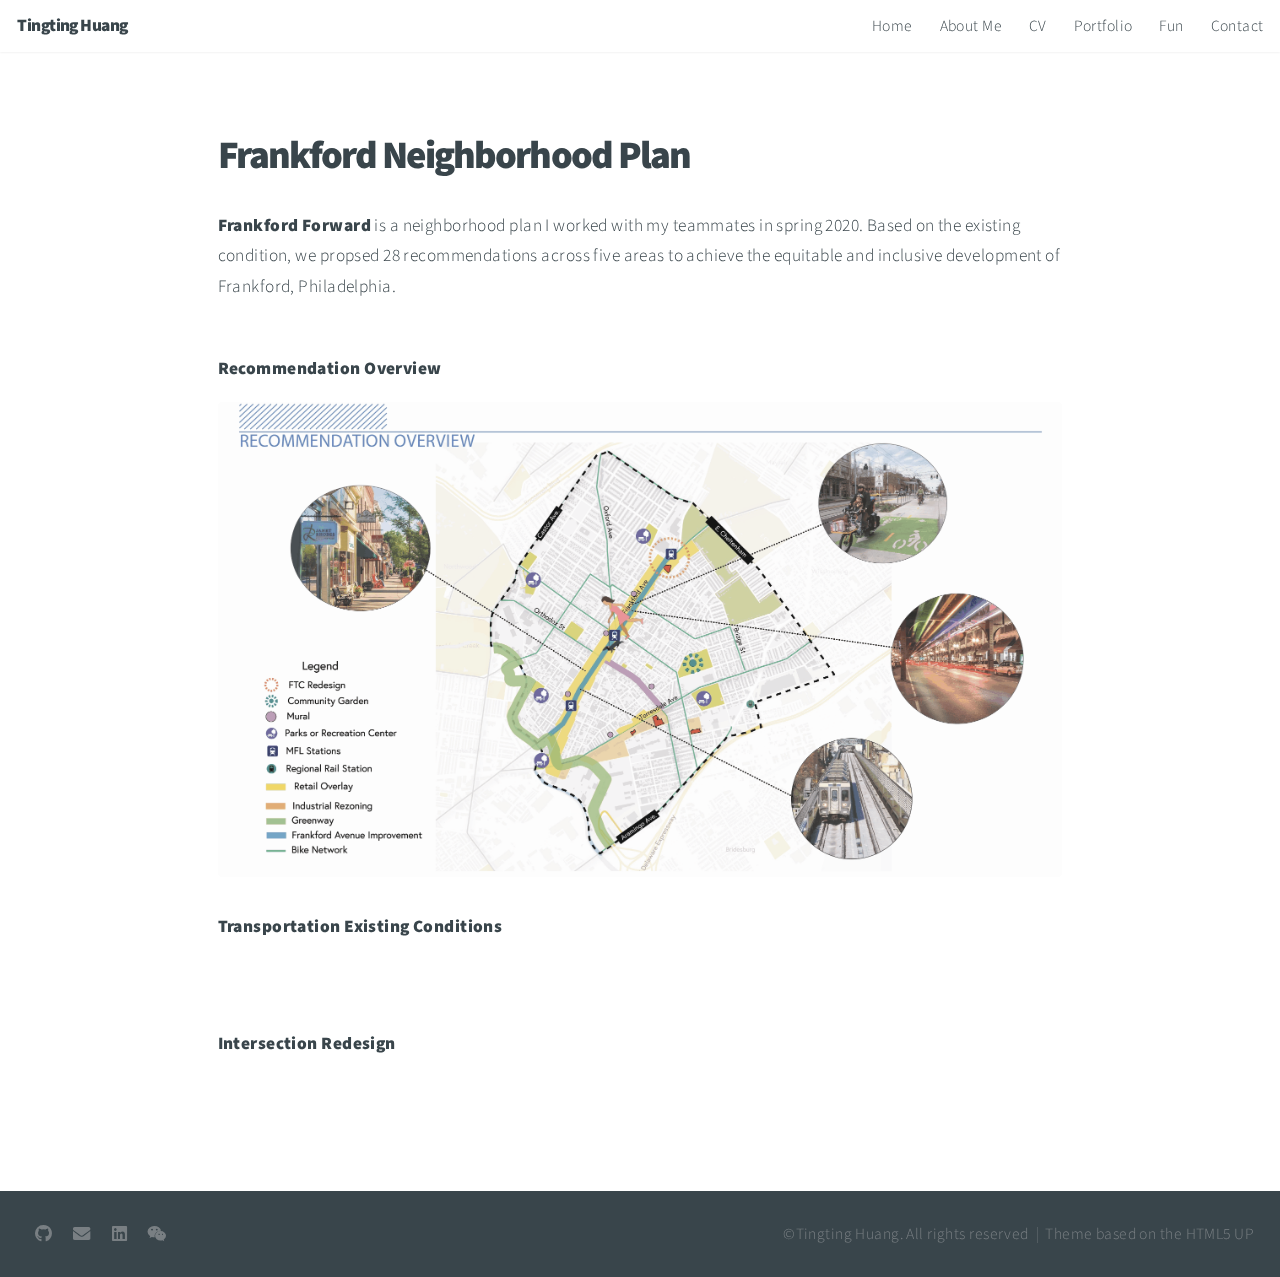
==== project1.html @ 351c832d "Add files via upload" ====
<!DOCTYPE HTML>
<!--
Tingting Huang
    Contact: huangtt@upenn.edu
    Created: July 27th, 2020.
    Last Updated: July 31st, 2020
    Tingting Huang's personal website. This site has information about her,
	details about her education, work experience, skills and portfolio, as well as links to her GitHub and LinkedIn Profiles.
	This site is hosted on GitHub Pages. Theme based on the Big Picture Theme by HTML5 UP.
	Free for personal and commercial use under the CCA 3.0 license (html5up.net/license)
-->
<html>
	<head>
		<title>Frankford Neighborhood Plan</title>
		<meta charset="utf-8" />
		<meta name="viewport" content="width=device-width, initial-scale=1, user-scalable=no" />
		<link rel="stylesheet" href="assets/css/main.css" />
		<noscript><link rel="stylesheet" href="assets/css/noscript.css" /></noscript>
	</head>
	<body class="is-preload">

		<!-- Header -->
		<header id="header">
			<h1>Tingting Huang</h1>
			<nav>
				<ul>
					<li><a href="index.html#intro">Home</a></li>
					<li><a href="index.html#one">About Me</a></li>
					<li><a href="index.html#two">CV</a></li>
					<li><a href="index.html#work">Portfolio</a></li>
					<li><a href="index.html#three">Fun</a></li>
					<li><a href="index.html#contact">Contact</a></li>
				</ul>
			</nav>
		</header>

				<!-- Main -->
					<div id="main">
					<div class="row">
						<div class="column">
							<h2>Frankford Neighborhood Plan</h2>
							<br>
						    <p><strong>Frankford Forward</strong> is a neighborhood plan I worked with my teammates in spring 2020. Based on the existing condition, we propsed 28 recommendations across five areas to achieve the equitable and inclusive development of Frankford, Philadelphia.</p>
						</span><img src="images/project1/03.jpg" class="image fit" alt="" /></span>
						<p><strong>Recommendation Overview</strong></p>
						</span><img src="images/project1/02.gif" class="image fit" alt="" /></span>
						<p><strong>Transportation Existing Conditions</strong></p>
						</span><img src="images/project1/04.jpg" class="image fit" alt="" /></span>
					    </span><img src="images/project1/05.jpg" class="image fit" alt="" /></span>
						<p><strong>Intersection Redesign</strong></p>
						</span><img src="images/project1/06.jpg" class="image fit" alt="" /></span>
						</div>
					</div>

		<!-- Footer -->
		<footer id="footer">

			<!-- Icons -->
				<ul class="icons">
					<li><a href="https://github.com/imtingting/imtingting.github.io" class="icon brands fa-github"><span class="label">Twit  ter</span></a></li>
					<li><a href="mailto:huangtt@upenn.edu?" class="icon solid fa-envelope"><span class="label">Instagram</span></a></li>
					<li><a href="https://www.linkedin.com/in/tingting-huang-314983183/" class="icon brands fa-linkedin"><span class="label">LinkedIn</span></a></li>
					<li><a href="images/Wechat.jpg" class="icon brands fa-weixin"><span class="label">Facebook</span></a></li>
				</ul>

			<!-- Menu -->
				<ul class="menu">
					<li>&copy;Tingting Huang. All rights reserved</li><li>Theme based on the HTML5 UP</li>
				</ul>

		</footer>

	<!-- Scripts -->
		<script src="assets/js/jquery.min.js"></script>
		<script src="assets/js/jquery.poptrox.min.js"></script>
		<script src="assets/js/jquery.scrolly.min.js"></script>
		<script src="assets/js/jquery.scrollex.min.js"></script>
		<script src="assets/js/browser.min.js"></script>
		<script src="assets/js/breakpoints.min.js"></script>
		<script src="assets/js/util.js"></script>
		<script src="assets/js/main.js"></script>

</body>
</html>
---- assets/css/main.css ----
@import url("https://fonts.googleapis.com/css?family=Source+Sans+Pro:300,900");
@import url("fontawesome-all.min.css");

/*
	Big Picture by HTML5 UP
	html5up.net | @ajlkn
	Free for personal and commercial use under the CCA 3.0 license (html5up.net/license)
*/

html, body, div, span, applet, object,
iframe, h1, h2, h3, h4, h5, h6, p, blockquote,
pre, a, abbr, acronym, address, big, cite,
code, del, dfn, em, img, ins, kbd, q, s, samp,
small, strike, strong, sub, sup, tt, var, b,
u, i, center, dl, dt, dd, ol, ul, li, fieldset,
form, label, legend, table, caption, tbody,
tfoot, thead, tr, th, td, article, aside,
canvas, details, embed, figure, figcaption,
footer, header, hgroup, menu, nav, output, ruby,
section, summary, time, mark, audio, video {
	margin: 0;
	padding: 0;
	border: 0;
	font-size: 100%;
	font: inherit;
	vertical-align: baseline;}

article, aside, details, figcaption, figure,
footer, header, hgroup, menu, nav, section {
	display: block;}

body {
	line-height: 1;
}

ol, ul {
	list-style: none;
}

blockquote, q {
	quotes: none;
}

	blockquote:before, blockquote:after, q:before, q:after {
		content: '';
		content: none;
	}

table {
	border-collapse: collapse;
	border-spacing: 0;
}

body {
	-webkit-text-size-adjust: none;
}

mark {
	background-color: transparent;
	color: inherit;
}

input::-moz-focus-inner {
	border: 0;
	padding: 0;
}

input, select, textarea {
	-moz-appearance: none;
	-webkit-appearance: none;
	-ms-appearance: none;
	appearance: none;
}

/* Basic */

	@-ms-viewport {
		width: device-width;
	}

	html {
		height: 100%;
	}

	html {
		box-sizing: border-box;
	}

	*, *:before, *:after {
		box-sizing: inherit;
	}

	body {
		background: #ffffff;
		height: 100%;
		min-width: 320px;
	}

		body.is-preload *, body.is-preload *:before, body.is-preload *:after {
			-moz-animation: none !important;
			-webkit-animation: none !important;
			-ms-animation: none !important;
			animation: none !important;
			-moz-transition: none !important;
			-webkit-transition: none !important;
			-ms-transition: none !important;
			transition: none !important;
		}

/* Spinner */

	@-moz-keyframes spinner-rotate {
		0% {
			-moz-transform: scale(1) rotate(0deg);
			-webkit-transform: scale(1) rotate(0deg);
			-ms-transform: scale(1) rotate(0deg);
			transform: scale(1) rotate(0deg);
		}

		100% {
			-moz-transform: scale(1) rotate(360deg);
			-webkit-transform: scale(1) rotate(360deg);
			-ms-transform: scale(1) rotate(360deg);
			transform: scale(1) rotate(360deg);
		}
	}

	@-webkit-keyframes spinner-rotate {
		0% {
			-moz-transform: scale(1) rotate(0deg);
			-webkit-transform: scale(1) rotate(0deg);
			-ms-transform: scale(1) rotate(0deg);
			transform: scale(1) rotate(0deg);
		}

		100% {
			-moz-transform: scale(1) rotate(360deg);
			-webkit-transform: scale(1) rotate(360deg);
			-ms-transform: scale(1) rotate(360deg);
			transform: scale(1) rotate(360deg);
		}
	}

	@-ms-keyframes spinner-rotate {
		0% {
			-moz-transform: scale(1) rotate(0deg);
			-webkit-transform: scale(1) rotate(0deg);
			-ms-transform: scale(1) rotate(0deg);
			transform: scale(1) rotate(0deg);
		}

		100% {
			-moz-transform: scale(1) rotate(360deg);
			-webkit-transform: scale(1) rotate(360deg);
			-ms-transform: scale(1) rotate(360deg);
			transform: scale(1) rotate(360deg);
		}
	}

	@keyframes spinner-rotate {
		0% {
			-moz-transform: scale(1) rotate(0deg);
			-webkit-transform: scale(1) rotate(0deg);
			-ms-transform: scale(1) rotate(0deg);
			transform: scale(1) rotate(0deg);
		}

		100% {
			-moz-transform: scale(1) rotate(360deg);
			-webkit-transform: scale(1) rotate(360deg);
			-ms-transform: scale(1) rotate(360deg);
			transform: scale(1) rotate(360deg);
		}
	}

/* Loader */

	@-moz-keyframes spinner-show {
		0% {
			opacity: 0;
		}

		100% {
			opacity: 1;
		}
	}

	@-webkit-keyframes spinner-show {
		0% {
			opacity: 0;
		}

		100% {
			opacity: 1;
		}
	}

	@-ms-keyframes spinner-show {
		0% {
			opacity: 0;
		}

		100% {
			opacity: 1;
		}
	}

	@keyframes spinner-show {
		0% {
			opacity: 0;
		}

		100% {
			opacity: 1;
		}
	}

	@-moz-keyframes spinner-hide {
		0% {
			-moz-transform: scale(1) rotate(0deg);
			-webkit-transform: scale(1) rotate(0deg);
			-ms-transform: scale(1) rotate(0deg);
			transform: scale(1) rotate(0deg);
			color: #e5e6e7;
			z-index: 100001;
		}

		99% {
			-moz-transform: scale(0.5) rotate(360deg);
			-webkit-transform: scale(0.5) rotate(360deg);
			-ms-transform: scale(0.5) rotate(360deg);
			transform: scale(0.5) rotate(360deg);
			color: #e5e6e7;
			z-index: 100001;
		}

		100% {
			-moz-transform: scale(0.5) rotate(360deg);
			-webkit-transform: scale(0.5) rotate(360deg);
			-ms-transform: scale(0.5) rotate(360deg);
			transform: scale(0.5) rotate(360deg);
			color: #e5e6e7;
			z-index: -1;
		}
	}

	@-webkit-keyframes spinner-hide {
		0% {
			-moz-transform: scale(1) rotate(0deg);
			-webkit-transform: scale(1) rotate(0deg);
			-ms-transform: scale(1) rotate(0deg);
			transform: scale(1) rotate(0deg);
			color: #e5e6e7;
			z-index: 100001;
		}

		99% {
			-moz-transform: scale(0.5) rotate(360deg);
			-webkit-transform: scale(0.5) rotate(360deg);
			-ms-transform: scale(0.5) rotate(360deg);
			transform: scale(0.5) rotate(360deg);
			color: #e5e6e7;
			z-index: 100001;
		}

		100% {
			-moz-transform: scale(0.5) rotate(360deg);
			-webkit-transform: scale(0.5) rotate(360deg);
			-ms-transform: scale(0.5) rotate(360deg);
			transform: scale(0.5) rotate(360deg);
			color: #e5e6e7;
			z-index: -1;
		}
	}

	@-ms-keyframes spinner-hide {
		0% {
			-moz-transform: scale(1) rotate(0deg);
			-webkit-transform: scale(1) rotate(0deg);
			-ms-transform: scale(1) rotate(0deg);
			transform: scale(1) rotate(0deg);
			color: #e5e6e7;
			z-index: 100001;
		}

		99% {
			-moz-transform: scale(0.5) rotate(360deg);
			-webkit-transform: scale(0.5) rotate(360deg);
			-ms-transform: scale(0.5) rotate(360deg);
			transform: scale(0.5) rotate(360deg);
			color: #e5e6e7;
			z-index: 100001;
		}

		100% {
			-moz-transform: scale(0.5) rotate(360deg);
			-webkit-transform: scale(0.5) rotate(360deg);
			-ms-transform: scale(0.5) rotate(360deg);
			transform: scale(0.5) rotate(360deg);
			color: #e5e6e7;
			z-index: -1;
		}
	}

	@keyframes spinner-hide {
		0% {
			-moz-transform: scale(1) rotate(0deg);
			-webkit-transform: scale(1) rotate(0deg);
			-ms-transform: scale(1) rotate(0deg);
			transform: scale(1) rotate(0deg);
			color: #e5e6e7;
			z-index: 100001;
		}

		99% {
			-moz-transform: scale(0.5) rotate(360deg);
			-webkit-transform: scale(0.5) rotate(360deg);
			-ms-transform: scale(0.5) rotate(360deg);
			transform: scale(0.5) rotate(360deg);
			color: #e5e6e7;
			z-index: 100001;
		}

		100% {
			-moz-transform: scale(0.5) rotate(360deg);
			-webkit-transform: scale(0.5) rotate(360deg);
			-ms-transform: scale(0.5) rotate(360deg);
			transform: scale(0.5) rotate(360deg);
			color: #e5e6e7;
			z-index: -1;
		}
	}

	@-moz-keyframes overlay-hide {
		0% {
			opacity: 1;
			z-index: 100000;
		}

		15% {
			opacity: 1;
			z-index: 100000;
		}

		99% {
			opacity: 0;
			z-index: 100000;
		}

		100% {
			opacity: 0;
			z-index: -1;
		}
	}

	@-webkit-keyframes overlay-hide {
		0% {
			opacity: 1;
			z-index: 100000;
		}

		15% {
			opacity: 1;
			z-index: 100000;
		}

		99% {
			opacity: 0;
			z-index: 100000;
		}

		100% {
			opacity: 0;
			z-index: -1;
		}
	}

	@-ms-keyframes overlay-hide {
		0% {
			opacity: 1;
			z-index: 100000;
		}

		15% {
			opacity: 1;
			z-index: 100000;
		}

		99% {
			opacity: 0;
			z-index: 100000;
		}

		100% {
			opacity: 0;
			z-index: -1;
		}
	}

	@keyframes overlay-hide {
		0% {
			opacity: 1;
			z-index: 100000;
		}

		15% {
			opacity: 1;
			z-index: 100000;
		}

		99% {
			opacity: 0;
			z-index: 100000;
		}

		100% {
			opacity: 0;
			z-index: -1;
		}
	}

	body {
		text-decoration: none;
	}

		body:before {
			-moz-animation: spinner-show 1.5s 1 0.25s ease forwards, spinner-hide 0.25s ease-in-out forwards !important;
			-webkit-animation: spinner-show 1.5s 1 0.25s ease forwards, spinner-hide 0.25s ease-in-out forwards !important;
			-ms-animation: spinner-show 1.5s 1 0.25s ease forwards, spinner-hide 0.25s ease-in-out forwards !important;
			animation: spinner-show 1.5s 1 0.25s ease forwards, spinner-hide 0.25s ease-in-out forwards !important;
			-moz-transform-origin: 50% 50%;
			-webkit-transform-origin: 50% 50%;
			-ms-transform-origin: 50% 50%;
			transform-origin: 50% 50%;
			-moz-osx-font-smoothing: grayscale;
			-webkit-font-smoothing: antialiased;
			font-family: FontAwesome;
			font-style: normal;
			font-weight: normal;
			text-transform: none !important;
			color: #e5e6e7;
			content: '\f1ce';
			cursor: default;
			display: block;
			font-size: 2em;
			height: 2em;
			left: 50%;
			line-height: 2em;
			margin: -1em 0 0 -1em;
			opacity: 0;
			position: fixed;
			text-align: center;
			top: 50%;
			width: 2em;
			z-index: -1;
		}

		body:after {
			-moz-animation: overlay-hide 1.5s ease-in forwards !important;
			-webkit-animation: overlay-hide 1.5s ease-in forwards !important;
			-ms-animation: overlay-hide 1.5s ease-in forwards !important;
			animation: overlay-hide 1.5s ease-in forwards !important;
			background: #ffffff;
			content: '';
			display: block;
			height: 100%;
			left: 0;
			opacity: 0;
			position: fixed;
			top: 0;
			width: 100%;
			z-index: -1;
		}

		body.is-preload:before {
			-moz-animation: spinner-show 1.5s 1 0.25s ease forwards, spinner-rotate 0.75s infinite linear !important;
			-webkit-animation: spinner-show 1.5s 1 0.25s ease forwards, spinner-rotate 0.75s infinite linear !important;
			-ms-animation: spinner-show 1.5s 1 0.25s ease forwards, spinner-rotate 0.75s infinite linear !important;
			animation: spinner-show 1.5s 1 0.25s ease forwards, spinner-rotate 0.75s infinite linear !important;
			z-index: 100001;
		}

		body.is-preload:after {
			-moz-animation: none !important;
			-webkit-animation: none !important;
			-ms-animation: none !important;
			animation: none !important;
			opacity: 1;
			z-index: 100000;
		}

	@media (-webkit-min-device-pixel-ratio: 2) {

		body:before {
			line-height: 2.025em;
		}

	}

/* Type */

	body, input, textarea, select {
		font-family: "Source Sans Pro", "sans-serif";
		font-weight: 300;
		font-size: 18pt;
		line-height: 1.75em;
		color: #39454b;
		letter-spacing: 0.025em;
	}

		@media screen and (max-width: 1920px) {

			body, input, textarea, select {
				font-size: 17pt;
			}

		}

		@media screen and (max-width: 1680px) {

			body, input, textarea, select {
				font-size: 15pt;
			}

		}

		@media screen and (max-width: 1280px) {

			body, input, textarea, select {
				font-size: 13pt;
			}

		}

		@media screen and (max-width: 1000px) {

			body, input, textarea, select {
				font-size: 13pt;
			}

		}

		@media screen and (max-width: 736px) {

			body, input, textarea, select {
				font-size: 12pt;
				line-height: 1.5em;
			}

		}

	h1, h2, h3, h4, h5, h6 {
		font-weight: 900;
		color: inherit;
		letter-spacing: -0.0325em;
	}

		h1 a, h2 a, h3 a, h4 a, h5 a, h6 a {
			color: inherit;
			text-decoration: none;
		}

	h2 {
		font-size: 2.25em;
		line-height: 1.25em;
		letter-spacing: -0.05em;
	}

	@media screen and (max-width: 736px) {

		h2 {
			font-size: 1.5em;
		}

	}

	strong, b {
		font-weight: 900;
		color: inherit;
	}

	em, i {
		font-style: italic;
	}

	a {
		-moz-transition: color 0.2s ease-in-out;
		-webkit-transition: color 0.2s ease-in-out;
		-ms-transition: color 0.2s ease-in-out;
		transition: color 0.2s ease-in-out;
		color: #98c593;
	}

	sub {
		position: relative;
		top: 0.5em;
		font-size: 0.8em;
	}

	sup {
		position: relative;
		top: -0.5em;
		font-size: 0.8em;
	}

	hr {
		border: 0;
		border-top: solid 1px #e5e6e7;
	}

	blockquote {
		border-left: solid 0.5em #e5e6e7;
		padding: 1em 0 1em 2em;
		font-style: italic;
	}

	p, ul, ol, dl, table {
		margin-bottom: 1em;
	}

/* Box */

	.box {
		background: #ffffff;
		color: #39454b;
		padding: 2em;
	}

		.box > :last-child {
			margin-bottom: 0;
		}

		.box.style2 {
			padding: 3.5em 2.5em 3.5em 2.5em;
		}

		@media screen and (max-width: 736px) {

			.box {
				padding: 1em;
			}

				.box.style2 {
					padding: 1.5em 1.25em 1.5em 1.25em;
					background-color: rgba(255, 255, 255, 0.9);
				}

		}

/* Button */

	input[type="button"],
	input[type="submit"],
	input[type="reset"],
	.button,
	button {
		-moz-appearance: none;
		-webkit-appearance: none;
		-ms-appearance: none;
		appearance: none;
		-moz-transition: background-color 0.2s ease-in-out;
		-webkit-transition: background-color 0.2s ease-in-out;
		-ms-transition: background-color 0.2s ease-in-out;
		transition: background-color 0.2s ease-in-out;
		background-color: #98c593;
		border: 0;
		border-radius: 3.5em;
		color: #ffffff;
		cursor: pointer;
		display: inline-block;
		height: 3.5em;
		line-height: 3.5em;
		outline: 0;
		padding: 0 2em 0 2em;
		position: relative;
		text-align: center;
		text-decoration: none;
	}

		input[type="button"].down,
		input[type="submit"].down,
		input[type="reset"].down,
		.button.down,
		button.down {
			width: 5em;
			height: 5em;
			line-height: 4.5em;
			padding: 0;
			background-image: url("images/dark-arrow.svg");
			background-position: center center;
			background-repeat: no-repeat;
			text-indent: -10em;
			overflow: hidden;
		}

			input[type="button"].down.anchored,
			input[type="submit"].down.anchored,
			input[type="reset"].down.anchored,
			.button.down.anchored,
			button.down.anchored {
				bottom: 0;
				border-bottom: 0;
				border-radius: 3em 3em 0 0;
				height: 4.5em;
				margin-left: -2.5em;
			}

		input[type="button"].anchored,
		input[type="submit"].anchored,
		input[type="reset"].anchored,
		.button.anchored,
		button.anchored {
			position: absolute;
			left: 50%;
		}

		input[type="button"]:hover,
		input[type="submit"]:hover,
		input[type="reset"]:hover,
		.button:hover,
		button:hover {
			background-color: #a8cea4;
		}

		input[type="button"]:active,
		input[type="submit"]:active,
		input[type="reset"]:active,
		.button:active,
		button:active {
			background-color: #88bc82;
		}

		input[type="button"].style2,
		input[type="submit"].style2,
		input[type="reset"].style2,
		.button.style2,
		button.style2 {
			background-color: transparent;
			border: solid 2px #e5e6e7;
			color: inherit;
		}

			input[type="button"].style2:hover,
			input[type="submit"].style2:hover,
			input[type="reset"].style2:hover,
			.button.style2:hover,
			button.style2:hover {
				background-color: rgba(229, 230, 231, 0.25);
			}

			input[type="button"].style2:active,
			input[type="submit"].style2:active,
			input[type="reset"].style2:active,
			.button.style2:active,
			button.style2:active {
				background-color: rgba(229, 230, 231, 0.375);
			}

			input[type="button"].style2.down,
			input[type="submit"].style2.down,
			input[type="reset"].style2.down,
			.button.style2.down,
			button.style2.down {
				background-image: url("images/arrow.svg");
			}

/* Form */

	form {
		margin: 0 0 2em 0;
	}

		form > :last-child {
			margin-bottom: 0;
		}

		form > .fields {
			display: -moz-flex;
			display: -webkit-flex;
			display: -ms-flex;
			display: flex;
			-moz-flex-wrap: wrap;
			-webkit-flex-wrap: wrap;
			-ms-flex-wrap: wrap;
			flex-wrap: wrap;
			width: calc(100% + 3em);
			margin: -1.5em 0 2em -1.5em;
		}

			form > .fields > .field {
				-moz-flex-grow: 0;
				-webkit-flex-grow: 0;
				-ms-flex-grow: 0;
				flex-grow: 0;
				-moz-flex-shrink: 0;
				-webkit-flex-shrink: 0;
				-ms-flex-shrink: 0;
				flex-shrink: 0;
				padding: 1.5em 0 0 1.5em;
				width: calc(100% - 1.5em);
			}

				form > .fields > .field.half {
					width: calc(50% - 0.75em);
				}

				form > .fields > .field.third {
					width: calc(100%/3 - 0.5em);
				}

				form > .fields > .field.quarter {
					width: calc(25% - 0.375em);
				}

		@media screen and (max-width: 480px) {

			form > .fields {
				width: calc(100% + 2em);
				margin: -1em 0 2em -1em;
			}

				form > .fields > .field {
					padding: 1em 0 0 1em;
					width: calc(100% - 1em);
				}

					form > .fields > .field.half {
						width: calc(100% - 1em);
					}

					form > .fields > .field.third {
						width: calc(100% - 1em);
					}

					form > .fields > .field.quarter {
						width: calc(100% - 1em);
					}

		}

	label {
		display: block;
	}

	input[type="text"],
	input[type="password"],
	input[type="email"],
	input[type="tel"],
	input[type="search"],
	input[type="url"],
	select,
	textarea {
		-moz-appearance: none;
		-webkit-appearance: none;
		-ms-appearance: none;
		appearance: none;
		-moz-transition: border-color 0.2s ease-in-out, color 0.2s ease-in-out;
		-webkit-transition: border-color 0.2s ease-in-out, color 0.2s ease-in-out;
		-ms-transition: border-color 0.2s ease-in-out, color 0.2s ease-in-out;
		transition: border-color 0.2s ease-in-out, color 0.2s ease-in-out;
		color: #39454b;
		display: block;
		width: 100%;
		padding: 0.65em 0.75em;
		background: none;
		border: solid 2px #e5e6e7;
		color: inherit;
		border-radius: 0.5em;
		outline: none;
	}

		input[type="text"]:focus,
		input[type="password"]:focus,
		input[type="email"]:focus,
		input[type="tel"]:focus,
		input[type="search"]:focus,
		input[type="url"]:focus,
		select:focus,
		textarea:focus {
			border-color: #9ac8e9;
		}

	input[type="text"],
	input[type="password"],
	input[type="email"],
	input[type="tel"],
	input[type="search"],
	input[type="url"],
	select {
		line-height: 1.35em;
	}

	textarea {
		min-height: 8em;
	}

	::-moz-focus-inner {
		border: 0;
	}

	::-webkit-input-placeholder {
		opacity: 0.375;
	}

	:-moz-placeholder {
		opacity: 0.375;
	}

	::-moz-placeholder {
		opacity: 0.375;
	}

	:-ms-input-placeholder {
		opacity: 0.375;
	}

/* Icon */

	.icon {
		text-decoration: none;
		position: relative;
		text-decoration: none;
	}

		.icon:before {
			-moz-osx-font-smoothing: grayscale;
			-webkit-font-smoothing: antialiased;
			display: inline-block;
			font-style: normal;
			font-variant: normal;
			text-rendering: auto;
			line-height: 1;
			text-transform: none !important;
			font-family: 'Font Awesome 5 Free';
			font-weight: 400;
		}

		.icon:before {
			line-height: inherit;
		}

		.icon > .label {
			display: none;
		}

		.icon.solid:before {
			font-weight: 900;
		}

		.icon.brands:before {
			font-family: 'Font Awesome 5 Brands';
		}

/* Image */

	.image {
		position: relative;
		display: inline-block;
	}

		.image:before {
			content: '';
			position: absolute;
			left: 0;
			top: 0;
			width: 100%;
			height: 100%;
			background: url("images/overlay.png");
		}

		.image img {
			display: block;
			width: 100%;
		}

		.image.featured {
			display: block;
			width: 100%;
			margin: 0 0 2em 0;
		}

		.image.fit {
			display: block;
			width: 100%;
		}

		.image.left {
			float: left;
			margin: 0 2em 2em 0;
		}

		.image.centered {
			display: block;
			margin: 0 0 2em 0;
		}

			.image.centered img {
				margin: 0 auto;
				width: auto;
			}

/* List */

	ul.default {
		list-style: disc;
		padding-left: 1em;
	}

		ul.default li {
			padding-left: 0.5em;
		}

	ul.menu {
		cursor: default;
	}

		ul.menu li {
			display: inline-block;
			line-height: 1em;
			border-left: solid 1px #e5e6e7;
			padding: 0 0 0 0.5em;
			margin: 0 0 0 0.5em;
		}

			ul.menu li:first-child {
				border-left: 0;
				padding-left: 0;
				margin-left: 0;
			}

	ol.default {
		list-style: decimal;
		padding-left: 1.25em;
	}

		ol.default li {
			padding-left: 0.25em;
		}

/* Actions */

	ul.actions {
		display: -moz-flex;
		display: -webkit-flex;
		display: -ms-flex;
		display: flex;
		cursor: default;
		list-style: none;
		margin-left: -1em;
		padding-left: 0;
	}

		ul.actions li {
			padding: 0 0 0 1em;
			vertical-align: middle;
		}

		ul.actions.special {
			-moz-justify-content: center;
			-webkit-justify-content: center;
			-ms-justify-content: center;
			justify-content: center;
			width: 100%;
			margin-left: 0;
		}

			ul.actions.special li:first-child {
				padding-left: 0;
			}

		ul.actions.stacked {
			-moz-flex-direction: column;
			-webkit-flex-direction: column;
			-ms-flex-direction: column;
			flex-direction: column;
			margin-left: 0;
		}

			ul.actions.stacked li {
				padding: 1.3em 0 0 0;
			}

				ul.actions.stacked li:first-child {
					padding-top: 0;
				}

		ul.actions.fit {
			width: calc(100% + 1em);
		}

			ul.actions.fit li {
				-moz-flex-grow: 1;
				-webkit-flex-grow: 1;
				-ms-flex-grow: 1;
				flex-grow: 1;
				-moz-flex-shrink: 1;
				-webkit-flex-shrink: 1;
				-ms-flex-shrink: 1;
				flex-shrink: 1;
				width: 100%;
			}

				ul.actions.fit li > * {
					width: 100%;
				}

			ul.actions.fit.stacked {
				width: 100%;
			}

		@media screen and (max-width: 480px) {

			ul.actions:not(.fixed) {
				-moz-flex-direction: column;
				-webkit-flex-direction: column;
				-ms-flex-direction: column;
				flex-direction: column;
				margin-left: 0;
				width: 100% !important;
			}

				ul.actions:not(.fixed) li {
					-moz-flex-grow: 1;
					-webkit-flex-grow: 1;
					-ms-flex-grow: 1;
					flex-grow: 1;
					-moz-flex-shrink: 1;
					-webkit-flex-shrink: 1;
					-ms-flex-shrink: 1;
					flex-shrink: 1;
					padding: 1em 0 0 0;
					text-align: center;
					width: 100%;
				}

					ul.actions:not(.fixed) li > * {
						width: 100%;
					}

					ul.actions:not(.fixed) li:first-child {
						padding-top: 0;
					}

					ul.actions:not(.fixed) li input[type="submit"],
					ul.actions:not(.fixed) li input[type="reset"],
					ul.actions:not(.fixed) li input[type="button"],
					ul.actions:not(.fixed) li button,
					ul.actions:not(.fixed) li .button {
						width: 100%;
					}

						ul.actions:not(.fixed) li input[type="submit"].icon:before,
						ul.actions:not(.fixed) li input[type="reset"].icon:before,
						ul.actions:not(.fixed) li input[type="button"].icon:before,
						ul.actions:not(.fixed) li button.icon:before,
						ul.actions:not(.fixed) li .button.icon:before {
							margin-left: -0.5rem;
						}

		}

/* Icons */

	ul.icons {
		cursor: default;
	}

		ul.icons li {
			display: inline-block;
		}

		ul.icons a {
			display: inline-block;
			width: 2em;
			height: 2em;
			line-height: 2em;
			text-align: center;
			border: 0;
		}

/* Sections/Article */

	header {
		margin-bottom: 1em;
	}

		header p {
			display: block;
			margin: 1em 0 0 0;
			padding: 0 0 0.5em 0;
		}

	footer {
		margin-top: 2em;
	}

/* Table */

	table {
		width: 100%;
	}

		table.default {
			width: 100%;
		}

			table.default tbody tr:nth-child(2n+2) {
				background: rgba(229, 230, 231, 0.5);
			}

			table.default td {
				padding: 0.5em 1em 0.5em 1em;
			}

			table.default th {
				text-align: left;
				font-weight: 900;
				padding: 0.5em 1em 0.5em 1em;
			}

			table.default thead {
				background: #39454b;
				color: #ffffff;
			}

			table.default tfoot {
				background: #e5e6e7;
			}

/* Poptrox */

	.poptrox-popup {
		-moz-box-sizing: content-box;
		-webkit-box-sizing: content-box;
		-ms-box-sizing: content-box;
		box-sizing: content-box;
		background: #fff;
		padding-bottom: 3em;
		box-shadow: 0 0.1em 0.15em 0 rgba(0, 0, 0, 0.15);
	}

		.poptrox-popup .loader {
			position: absolute;
			top: 50%;
			left: 50%;
			margin: -1em 0 0 -1em;
			width: 2em;
			height: 2em;
			display: block;
			font-size: 2em;
		}

			.poptrox-popup .loader:before {
				-moz-animation: spinner-rotate 0.75s infinite linear !important;
				-webkit-animation: spinner-rotate 0.75s infinite linear !important;
				-ms-animation: spinner-rotate 0.75s infinite linear !important;
				animation: spinner-rotate 0.75s infinite linear !important;
				-moz-osx-font-smoothing: grayscale;
				-webkit-font-smoothing: antialiased;
				font-family: FontAwesome;
				font-style: normal;
				font-weight: normal;
				text-transform: none !important;
				color: #e5e6e7;
				content: '\f1ce';
				cursor: default;
				display: block;
				height: 2em;
				left: 0;
				line-height: 2em;
				position: absolute;
				text-align: center;
				top: 0;
				width: 2em;
			}

		.poptrox-popup .caption {
			position: absolute;
			bottom: 0;
			left: 0;
			background: #ffffff;
			width: 100%;
			height: 3em;
			line-height: 2.8em;
			text-align: center;
			cursor: default;
			z-index: 1;
			font-size: 0.9em;
		}

		.poptrox-popup .nav-next,
		.poptrox-popup .nav-previous {
			-moz-transition: opacity 0.2s ease-in-out;
			-webkit-transition: opacity 0.2s ease-in-out;
			-ms-transition: opacity 0.2s ease-in-out;
			transition: opacity 0.2s ease-in-out;
			position: absolute;
			top: 0;
			width: 50%;
			height: 100%;
			opacity: 0;
			cursor: pointer;
			background: rgba(0, 0, 0, 0.01);
			-webkit-tap-highlight-color: rgba(255, 255, 255, 0);
		}

		.poptrox-popup .nav-next:before,
		.poptrox-popup .nav-previous:before {
			content: '';
			position: absolute;
			width: 96px;
			height: 64px;
			background: url("images/poptrox-nav.svg");
			top: calc(50% - 1.5em);
			margin: -32px 0 0 0;
		}

		.poptrox-popup:hover .nav-next,
		.poptrox-popup:hover .nav-previous {
			opacity: 0.5;
		}

		.poptrox-popup:hover .nav-next:hover,
		.poptrox-popup:hover .nav-previous:hover {
			opacity: 1.0;
		}

		.poptrox-popup .nav-previous:before {
			-moz-transform: scaleX(-1);
			-webkit-transform: scaleX(-1);
			-ms-transform: scaleX(-1);
			transform: scaleX(-1);
			-ms-filter: "FlipH";
			filter: FlipH;
		}

		.poptrox-popup .nav-next {
			right: 0;
		}

			.poptrox-popup .nav-next:before {
				right: 0;
			}

		.poptrox-popup .nav-previous {
			left: 0;
		}

			.poptrox-popup .nav-previous:before {
				left: 0;
			}

		.poptrox-popup .closer {
			-moz-transition: opacity 0.2s ease-in-out;
			-webkit-transition: opacity 0.2s ease-in-out;
			-ms-transition: opacity 0.2s ease-in-out;
			transition: opacity 0.2s ease-in-out;
			position: absolute;
			top: 0;
			right: 0;
			width: 64px;
			height: 64px;
			text-indent: -9999px;
			z-index: 2;
			opacity: 0;
			-webkit-tap-highlight-color: rgba(255, 255, 255, 0);
		}

			.poptrox-popup .closer:before {
				content: '';
				display: block;
				position: absolute;
				right: 16px;
				top: 16px;
				width: 40px;
				height: 40px;
				border-radius: 100%;
				box-shadow: inset 0 0 0 2px #fff;
				background: url("images/poptrox-closer.svg") center center;
				color: #ffffff !important;
			}

		.poptrox-popup:hover .closer {
			opacity: 0.5;
		}

			.poptrox-popup:hover .closer:hover {
				opacity: 1.0;
			}

		body.is-touch .poptrox-popup .nav-next,
		body.is-touch .poptrox-popup .nav-previous,
		body.is-touch .poptrox-popup .closer {
			opacity: 1.0 !important;
		}

		@media screen and (max-width: 736px) {

			.poptrox-popup .nav-next:before,
			.poptrox-popup .nav-previous:before {
				width: 48px;
				height: 32px;
				background-size: contain;
				margin: -16px 0 0 0;
			}

			.poptrox-popup .closer:before {
				right: 12px;
				top: 12px;
				width: 20px;
				height: 20px;
				box-shadow: inset 0 0 0 1px #fff;
				background-size: contain;
				opacity: 0.65;
			}

		}

/* Tiles */

.tiles {
	display: -moz-flex;
	display: -webkit-flex;
	display: -ms-flex;
	display: flex;
	-moz-flex-wrap: wrap;
	-webkit-flex-wrap: wrap;
	-ms-flex-wrap: wrap;
	flex-wrap: wrap;
	position: relative;
	margin: -2.5em 0 0 -2.5em;
}

	.tiles article {
		-moz-transition: -moz-transform 0.5s ease, opacity 0.5s ease;
		-webkit-transition: -webkit-transform 0.5s ease, opacity 0.5s ease;
		-ms-transition: -ms-transform 0.5s ease, opacity 0.5s ease;
		transition: transform 0.5s ease, opacity 0.5s ease;
		position: relative;
		width: calc(33.33333% - 2.5em);
		margin: 2.5em 0 0 2.5em;
	}

		.tiles article > .image {
			-moz-transition: -moz-transform 0.5s ease;
			-webkit-transition: -webkit-transform 0.5s ease;
			-ms-transition: -ms-transform 0.5s ease;
			transition: transform 0.5s ease;
			position: relative;
			display: block;
			width: 100%;
			border-radius: 4px;
			overflow: hidden;
		}

			.tiles article > .image img {
				display: block;
				width: 100%;
			}

			.tiles article > .image:before {
				pointer-events: none;
				-moz-transition: background-color 0.5s ease, opacity 0.5s ease;
				-webkit-transition: background-color 0.5s ease, opacity 0.5s ease;
				-ms-transition: background-color 0.5s ease, opacity 0.5s ease;
				transition: background-color 0.5s ease, opacity 0.5s ease;
				content: '';
				display: block;
				position: absolute;
				top: 0;
				left: 0;
				width: 100%;
				height: 100%;
				opacity: 1.0;
				z-index: 1;
				opacity: 0.8;
			}

			.tiles article > .image:after {
				pointer-events: none;
				-moz-transition: opacity 0.5s ease;
				-webkit-transition: opacity 0.5s ease;
				-ms-transition: opacity 0.5s ease;
				transition: opacity 0.5s ease;
				content: '';
				display: block;
				position: absolute;
				top: 0;
				left: 0;
				width: 100%;
				height: 100%;
				background-image: url("data:image/svg+xml;charset=utf8,%3Csvg xmlns='http://www.w3.org/2000/svg' width='100' height='100' viewBox='0 0 100 100' preserveAspectRatio='none'%3E%3Cstyle%3Eline %7B stroke-width: 0.25px%3B stroke: %23ffffff%3B %7D%3C/style%3E%3Cline x1='0' y1='0' x2='100' y2='100' /%3E%3Cline x1='100' y1='0' x2='0' y2='100' /%3E%3C/svg%3E");
				background-position: center;
				background-repeat: no-repeat;
				background-size: 100% 100%;
				opacity: 0.25;
				z-index: 2;
			}

		.tiles article > a {
			display: -moz-flex;
			display: -webkit-flex;
			display: -ms-flex;
			display: flex;
			-moz-flex-direction: column;
			-webkit-flex-direction: column;
			-ms-flex-direction: column;
			flex-direction: column;
			-moz-align-items: center;
			-webkit-align-items: center;
			-ms-align-items: center;
			align-items: center;
			-moz-justify-content: center;
			-webkit-justify-content: center;
			-ms-justify-content: center;
			justify-content: center;
			-moz-transition: background-color 0.5s ease, -moz-transform 0.5s ease;
			-webkit-transition: background-color 0.5s ease, -webkit-transform 0.5s ease;
			-ms-transition: background-color 0.5s ease, -ms-transform 0.5s ease;
			transition: background-color 0.5s ease, transform 0.5s ease;
			position: absolute;
			top: 0;
			left: 0;
			width: 100%;
			height: 100%;
			padding: 1em;
			border-radius: 4px;
			border-bottom: 0;
			color: #ffffff;
			text-align: center;
			text-decoration: none;
			z-index: 3;
		}

			.tiles article > a > :last-child {
				margin: 0;
			}

			.tiles article > a:hover {
				color: #ffffff !important;
			}

			.tiles article > a h2 {
				margin: 0;
			}

			.tiles article > a .content {
				-moz-transition: max-height 0.5s ease, opacity 0.5s ease;
				-webkit-transition: max-height 0.5s ease, opacity 0.5s ease;
				-ms-transition: max-height 0.5s ease, opacity 0.5s ease;
				transition: max-height 0.5s ease, opacity 0.5s ease;
				width: 100%;
				max-height: 0;
				line-height: 1.5;
				margin-top: 0.35em;
				opacity: 0;
			}

				.tiles article > a .content > :last-child {
					margin-bottom: 0;
				}


		body:not(.is-touch) .tiles article:hover > .image {
			-moz-transform: scale(1.1);
			-webkit-transform: scale(1.1);
			-ms-transform: scale(1.1);
			transform: scale(1.1);
		}

			body:not(.is-touch) .tiles article:hover > .image:before {
				background-color: #333333;
				opacity: 0.35;
			}

			body:not(.is-touch) .tiles article:hover > .image:after {
				opacity: 0;
			}

		body:not(.is-touch) .tiles article:hover .content {
			max-height: 15em;
			opacity: 1;
		}

	* + .tiles {
		margin-top: 2em;
	}

	body.is-preload .tiles article {
		-moz-transform: scale(0.9);
		-webkit-transform: scale(0.9);
		-ms-transform: scale(0.9);
		transform: scale(0.9);
		opacity: 0;
	}

	body.is-touch .tiles article .content {
		max-height: 15em;
		opacity: 1;
	}

	@media screen and (max-width: 1280px) {

		.tiles {
			margin: -1.25em 0 0 -1.25em;
		}

			.tiles article {
				width: calc(33.33333% - 1.25em);
				margin: 1.25em 0 0 1.25em;
			}

	}

	@media screen and (max-width: 980px) {

		.tiles {
			margin: -2.5em 0 0 -2.5em;
		}

			.tiles article {
				width: calc(50% - 2.5em);
				margin: 2.5em 0 0 2.5em;
			}

	}

	@media screen and (max-width: 736px) {

		.tiles {
			margin: -1.25em 0 0 -1.25em;
		}

			.tiles article {
				width: calc(50% - 1.25em);
				margin: 1.25em 0 0 1.25em;
			}

				.tiles article:hover > .image {
					-moz-transform: scale(1.0);
					-webkit-transform: scale(1.0);
					-ms-transform: scale(1.0);
					transform: scale(1.0);
				}

	}

	@media screen and (max-width: 480px) {

		.tiles {
			margin: 0;
		}

			.tiles article {
				width: 100%;
				margin: 1.25em 0 0 0;
			}

	}

/* Image */

.image {
	border-radius: 4px;
	border: 0;
	display: inline-block;
	position: relative;
}

	.image img {
		border-radius: 4px;
		display: block;
	}

	.image.left, .image.right {
		max-width: 40%;
	}

		.image.left img, .image.right img {
			width: 100%;
		}

	.image.left {
		float: left;
		padding: 0 1.5em 1em 0;
		top: 0.25em;
	}

	.image.right {
		float: right;
		padding: 0 0 1em 1.5em;
		top: 0.25em;
	}

	.image.fit {
		display: block;
		margin: 0 0 2em 0;
		width: 100%;
	}

		.image.fit img {
			width: 100%;
		}

	.image.main {
		display: block;
		margin: 0 0 3em 0;
		width: 100%;
	}

		.image.main img {
			width: 100%;
		}

		@media screen and (max-width: 736px) {

			.image.main {
				margin: 0 0 2em 0;
			}

		}	

/* Gallery */

	.gallery {
		display: -moz-flex;
		display: -webkit-flex;
		display: -ms-flex;
		display: flex;
		-moz-flex-wrap: wrap;
		-webkit-flex-wrap: wrap;
		-ms-flex-wrap: wrap;
		flex-wrap: wrap;
		width: 45em;
		max-width: 100%;
		margin: 0 auto 2em auto;
	}

		.gallery article {
			-moz-transition: -moz-transform 1s ease, opacity 1s ease;
			-webkit-transition: -webkit-transform 1s ease, opacity 1s ease;
			-ms-transition: -ms-transform 1s ease, opacity 1s ease;
			transition: transform 1s ease, opacity 1s ease;
			-moz-transform: translateX(0);
			-webkit-transform: translateX(0);
			-ms-transform: translateX(0);
			transform: translateX(0);
			width: 50%;
			position: relative;
			opacity: 1.0;
		}

			.gallery article .image {
				margin: 0;
				display: block;
			}

			.gallery article:nth-last-child(1n) {
				-moz-transition-delay: 0.05s;
				-webkit-transition-delay: 0.05s;
				-ms-transition-delay: 0.05s;
				transition-delay: 0.05s;
			}

			.gallery article:nth-last-child(2n) {
				-moz-transition-delay: 0.05s;
				-webkit-transition-delay: 0.05s;
				-ms-transition-delay: 0.05s;
				transition-delay: 0.05s;
			}

			.gallery article:nth-last-child(2n) {
				-moz-transition-delay: 0.1s;
				-webkit-transition-delay: 0.1s;
				-ms-transition-delay: 0.1s;
				transition-delay: 0.1s;
			}

			.gallery article:nth-last-child(3n) {
				-moz-transition-delay: 0.1s;
				-webkit-transition-delay: 0.1s;
				-ms-transition-delay: 0.1s;
				transition-delay: 0.1s;
			}

			.gallery article:nth-last-child(3n) {
				-moz-transition-delay: 0.15s;
				-webkit-transition-delay: 0.15s;
				-ms-transition-delay: 0.15s;
				transition-delay: 0.15s;
			}

			.gallery article:nth-last-child(4n) {
				-moz-transition-delay: 0.15s;
				-webkit-transition-delay: 0.15s;
				-ms-transition-delay: 0.15s;
				transition-delay: 0.15s;
			}

			.gallery article:nth-last-child(4n) {
				-moz-transition-delay: 0.2s;
				-webkit-transition-delay: 0.2s;
				-ms-transition-delay: 0.2s;
				transition-delay: 0.2s;
			}

			.gallery article:nth-last-child(5n) {
				-moz-transition-delay: 0.2s;
				-webkit-transition-delay: 0.2s;
				-ms-transition-delay: 0.2s;
				transition-delay: 0.2s;
			}

			.gallery article:nth-last-child(5n) {
				-moz-transition-delay: 0.25s;
				-webkit-transition-delay: 0.25s;
				-ms-transition-delay: 0.25s;
				transition-delay: 0.25s;
			}

			.gallery article:nth-last-child(6n) {
				-moz-transition-delay: 0.25s;
				-webkit-transition-delay: 0.25s;
				-ms-transition-delay: 0.25s;
				transition-delay: 0.25s;
			}

			.gallery article:nth-last-child(6n) {
				-moz-transition-delay: 0.3s;
				-webkit-transition-delay: 0.3s;
				-ms-transition-delay: 0.3s;
				transition-delay: 0.3s;
			}

			.gallery article:nth-last-child(7n) {
				-moz-transition-delay: 0.3s;
				-webkit-transition-delay: 0.3s;
				-ms-transition-delay: 0.3s;
				transition-delay: 0.3s;
			}

			.gallery article:nth-last-child(7n) {
				-moz-transition-delay: 0.35s;
				-webkit-transition-delay: 0.35s;
				-ms-transition-delay: 0.35s;
				transition-delay: 0.35s;
			}

			.gallery article:nth-last-child(8n) {
				-moz-transition-delay: 0.35s;
				-webkit-transition-delay: 0.35s;
				-ms-transition-delay: 0.35s;
				transition-delay: 0.35s;
			}

			.gallery article:nth-last-child(8n) {
				-moz-transition-delay: 0.4s;
				-webkit-transition-delay: 0.4s;
				-ms-transition-delay: 0.4s;
				transition-delay: 0.4s;
			}

			.gallery article:nth-last-child(9n) {
				-moz-transition-delay: 0.4s;
				-webkit-transition-delay: 0.4s;
				-ms-transition-delay: 0.4s;
				transition-delay: 0.4s;
			}

			.gallery article:nth-last-child(9n) {
				-moz-transition-delay: 0.45s;
				-webkit-transition-delay: 0.45s;
				-ms-transition-delay: 0.45s;
				transition-delay: 0.45s;
			}

			.gallery article:nth-last-child(10n) {
				-moz-transition-delay: 0.45s;
				-webkit-transition-delay: 0.45s;
				-ms-transition-delay: 0.45s;
				transition-delay: 0.45s;
			}

			.gallery article:nth-last-child(10n) {
				-moz-transition-delay: 0.5s;
				-webkit-transition-delay: 0.5s;
				-ms-transition-delay: 0.5s;
				transition-delay: 0.5s;
			}

			.gallery article:nth-last-child(11n) {
				-moz-transition-delay: 0.5s;
				-webkit-transition-delay: 0.5s;
				-ms-transition-delay: 0.5s;
				transition-delay: 0.5s;
			}

			.gallery article:nth-last-child(11n) {
				-moz-transition-delay: 0.55s;
				-webkit-transition-delay: 0.55s;
				-ms-transition-delay: 0.55s;
				transition-delay: 0.55s;
			}

			.gallery article:nth-last-child(12n) {
				-moz-transition-delay: 0.55s;
				-webkit-transition-delay: 0.55s;
				-ms-transition-delay: 0.55s;
				transition-delay: 0.55s;
			}

			.gallery article:nth-last-child(12n) {
				-moz-transition-delay: 0.6s;
				-webkit-transition-delay: 0.6s;
				-ms-transition-delay: 0.6s;
				transition-delay: 0.6s;
			}

			.gallery article:nth-last-child(13n) {
				-moz-transition-delay: 0.6s;
				-webkit-transition-delay: 0.6s;
				-ms-transition-delay: 0.6s;
				transition-delay: 0.6s;
			}

			.gallery article:nth-last-child(13n) {
				-moz-transition-delay: 0.65s;
				-webkit-transition-delay: 0.65s;
				-ms-transition-delay: 0.65s;
				transition-delay: 0.65s;
			}

			.gallery article:nth-last-child(14n) {
				-moz-transition-delay: 0.65s;
				-webkit-transition-delay: 0.65s;
				-ms-transition-delay: 0.65s;
				transition-delay: 0.65s;
			}

			.gallery article:nth-last-child(14n) {
				-moz-transition-delay: 0.7s;
				-webkit-transition-delay: 0.7s;
				-ms-transition-delay: 0.7s;
				transition-delay: 0.7s;
			}

			.gallery article:nth-last-child(15n) {
				-moz-transition-delay: 0.7s;
				-webkit-transition-delay: 0.7s;
				-ms-transition-delay: 0.7s;
				transition-delay: 0.7s;
			}

			.gallery article:nth-last-child(15n) {
				-moz-transition-delay: 0.75s;
				-webkit-transition-delay: 0.75s;
				-ms-transition-delay: 0.75s;
				transition-delay: 0.75s;
			}

			.gallery article:nth-last-child(16n) {
				-moz-transition-delay: 0.75s;
				-webkit-transition-delay: 0.75s;
				-ms-transition-delay: 0.75s;
				transition-delay: 0.75s;
			}

			.gallery article:nth-last-child(16n) {
				-moz-transition-delay: 0.8s;
				-webkit-transition-delay: 0.8s;
				-ms-transition-delay: 0.8s;
				transition-delay: 0.8s;
			}

			.gallery article:nth-last-child(17n) {
				-moz-transition-delay: 0.8s;
				-webkit-transition-delay: 0.8s;
				-ms-transition-delay: 0.8s;
				transition-delay: 0.8s;
			}

			.gallery article:nth-last-child(17n) {
				-moz-transition-delay: 0.85s;
				-webkit-transition-delay: 0.85s;
				-ms-transition-delay: 0.85s;
				transition-delay: 0.85s;
			}

			.gallery article:nth-last-child(18n) {
				-moz-transition-delay: 0.85s;
				-webkit-transition-delay: 0.85s;
				-ms-transition-delay: 0.85s;
				transition-delay: 0.85s;
			}

			.gallery article:nth-last-child(18n) {
				-moz-transition-delay: 0.9s;
				-webkit-transition-delay: 0.9s;
				-ms-transition-delay: 0.9s;
				transition-delay: 0.9s;
			}

			.gallery article:nth-last-child(19n) {
				-moz-transition-delay: 0.9s;
				-webkit-transition-delay: 0.9s;
				-ms-transition-delay: 0.9s;
				transition-delay: 0.9s;
			}

			.gallery article:nth-last-child(19n) {
				-moz-transition-delay: 0.95s;
				-webkit-transition-delay: 0.95s;
				-ms-transition-delay: 0.95s;
				transition-delay: 0.95s;
			}

			.gallery article:nth-last-child(20n) {
				-moz-transition-delay: 0.95s;
				-webkit-transition-delay: 0.95s;
				-ms-transition-delay: 0.95s;
				transition-delay: 0.95s;
			}

			.gallery article:nth-last-child(20n) {
				-moz-transition-delay: 1s;
				-webkit-transition-delay: 1s;
				-ms-transition-delay: 1s;
				transition-delay: 1s;
			}

			.gallery article:nth-last-child(21n) {
				-moz-transition-delay: 1s;
				-webkit-transition-delay: 1s;
				-ms-transition-delay: 1s;
				transition-delay: 1s;
			}

			.gallery article:nth-last-child(21n) {
				-moz-transition-delay: 1.05s;
				-webkit-transition-delay: 1.05s;
				-ms-transition-delay: 1.05s;
				transition-delay: 1.05s;
			}

			.gallery article:nth-last-child(22n) {
				-moz-transition-delay: 1.05s;
				-webkit-transition-delay: 1.05s;
				-ms-transition-delay: 1.05s;
				transition-delay: 1.05s;
			}

			.gallery article:nth-last-child(22n) {
				-moz-transition-delay: 1.1s;
				-webkit-transition-delay: 1.1s;
				-ms-transition-delay: 1.1s;
				transition-delay: 1.1s;
			}

			.gallery article:nth-last-child(23n) {
				-moz-transition-delay: 1.1s;
				-webkit-transition-delay: 1.1s;
				-ms-transition-delay: 1.1s;
				transition-delay: 1.1s;
			}

			.gallery article:nth-last-child(23n) {
				-moz-transition-delay: 1.15s;
				-webkit-transition-delay: 1.15s;
				-ms-transition-delay: 1.15s;
				transition-delay: 1.15s;
			}

			.gallery article:nth-last-child(24n) {
				-moz-transition-delay: 1.15s;
				-webkit-transition-delay: 1.15s;
				-ms-transition-delay: 1.15s;
				transition-delay: 1.15s;
			}

		.gallery.inactive article {
			opacity: 0;
		}

			.gallery.inactive article.from-left {
				-moz-transform: translateX(-14em);
				-webkit-transform: translateX(-14em);
				-ms-transform: translateX(-14em);
				transform: translateX(-14em);
			}

			.gallery.inactive article.from-right {
				-moz-transform: translateX(14em);
				-webkit-transform: translateX(14em);
				-ms-transform: translateX(14em);
				transform: translateX(14em);
			}

			.gallery.inactive article.from-top {
				-moz-transform: translateY(-7em);
				-webkit-transform: translateY(-7em);
				-ms-transform: translateY(-7em);
				transform: translateY(-7em);
			}

			.gallery.inactive article.from-bottom {
				-moz-transform: translateY(7em);
				-webkit-transform: translateY(7em);
				-ms-transform: translateY(7em);
				transform: translateY(7em);
			}

		@media screen and (max-width: 480px) {

			.gallery {
				-moz-flex-wrap: nowrap;
				-webkit-flex-wrap: nowrap;
				-ms-flex-wrap: nowrap;
				flex-wrap: nowrap;
				-moz-flex-direction: column;
				-webkit-flex-direction: column;
				-ms-flex-direction: column;
				flex-direction: column;
			}

				.gallery article {
					width: 100%;
				}

		}

/* Header */

	#header {
		position: fixed;
		z-index: 10000;
		left: 0;
		top: 0;
		width: 100%;
		background: rgba(255, 255, 255, 0.95);
		height: 3em;
		line-height: 3em;
		box-shadow: 0 0 0.15em 0 rgba(0, 0, 0, 0.1);
	}

		#header h1 {
			position: absolute;
			left: 1em;
			top: 0;
			height: 3em;
			line-height: 3em;
			cursor: default;
		}

			#header h1 a {
				font-size: 1.25em;
			}

		#header nav {
			position: absolute;
			right: 0.5em;
			top: 0;
			height: 3em;
			line-height: 3em;
		}

			#header nav ul {
				margin: 0;
			}

				#header nav ul li {
					display: inline-block;
					margin-left: 0.5em;
					font-size: 0.9em;
				}

					#header nav ul li a {
						display: block;
						color: inherit;
						text-decoration: none;
						height: 3em;
						line-height: 3em;
						padding: 0 0.5em 0 0.5em;
						outline: 0;
					}

		@media screen and (max-width: 736px) {

			#header {
				height: 2.5em;
				line-height: 2.5em;
			}

				#header h1 {
					text-align: center;
					position: relative;
					left: 0;
					top: 0;
					height: 2.5em;
					line-height: 2.5em;
				}

					#header h1 a {
						font-size: 1em;
					}

				#header nav {
					display: none;
				}

		}

	body {
		padding-top: 3em;
	}

		@media screen and (max-width: 736px) {

			body {
				padding-top: 2.5em;
			}

		}

/* Main */

	.main {
		display: -moz-flex;
		display: -webkit-flex;
		display: -ms-flex;
		display: flex;
		position: relative;
		margin: 0;
		overflow-x: hidden;
	}

		.main > .content {
			width: 45em;
			max-width: calc(100% - 4em);
			margin: 0 auto;
		}

			.main > .content > :last-child {
				margin-bottom: 0;
			}

		.main.fullscreen {
			min-height: 100%;
		}

		.main.style1 {
			-moz-align-items: center;
			-webkit-align-items: center;
			-ms-align-items: center;
			align-items: center;
			-moz-justify-content: center;
			-webkit-justify-content: center;
			-ms-justify-content: center;
			justify-content: center;
			text-align: center;
			padding: 3em 0 3em 0;
		}

			.main.style1 h2 {
				font-size: 4.25em;
				line-height: 1em;
			}

			.main.style1 > .content {
				-moz-transition: opacity 1s ease;
				-webkit-transition: opacity 1s ease;
				-ms-transition: opacity 1s ease;
				transition: opacity 1s ease;
				-moz-transform: translateZ(0);
				-webkit-transform: translateZ(0);
				-ms-transform: translateZ(0);
				transform: translateZ(0);
				opacity: 1.0;
				margin: 0;
			}

			.main.style1.inactive > .content {
				opacity: 0;
			}

		.main.style2 {
			-moz-align-items: center;
			-webkit-align-items: center;
			-ms-align-items: center;
			align-items: center;
			-moz-justify-content: center;
			-webkit-justify-content: center;
			-ms-justify-content: center;
			justify-content: center;
			padding: 3em 0 3em 0;
			overflow: hidden;
		}

			.main.style2 > .content {
				-moz-transition: -moz-transform 1s ease;
				-webkit-transition: -webkit-transform 1s ease;
				-ms-transition: -ms-transform 1s ease;
				transition: transform 1s ease;
				-moz-transform: translateZ(0);
				-webkit-transform: translateZ(0);
				-ms-transform: translateZ(0);
				transform: translateZ(0);
				position: relative;
				width: 35%;
				margin: 0;
			}

			.main.style2.left {
				-moz-justify-content: -moz-flex-start;
				-webkit-justify-content: -webkit-flex-start;
				-ms-justify-content: -ms-flex-start;
				justify-content: flex-start;
			}

			.main.style2.right {
				-moz-justify-content: -moz-flex-end;
				-webkit-justify-content: -webkit-flex-end;
				-ms-justify-content: -ms-flex-end;
				justify-content: flex-end;
			}

			.main.style2.inactive.left > .content {
				-moz-transform: translateX(-100%);
				-webkit-transform: translateX(-100%);
				-ms-transform: translateX(-100%);
				transform: translateX(-100%);
			}

			.main.style2.inactive.right > .content {
				-moz-transform: translateX(100%);
				-webkit-transform: translateX(100%);
				-ms-transform: translateX(100%);
				transform: translateX(100%);
			}

		.main.style3 {
			text-align: center;
			padding: 6em 0 6em 0;
		}

			.main.style3 .content > header {
				margin-bottom: 2em;
			}

			.main.style3.primary {
				background: #ffffff;
			}

			.main.style3.secondary {
				background: #f5f6f7;
			}

		.main.dark {
			color: #ffffff;
		}

			.main.dark a {
				color: inherit;
			}

			.main.dark .button.style2 {
				border-color: #ffffff;
			}

				.main.dark .button.style2:hover {
					background-color: rgba(255, 255, 255, 0.125);
				}

				.main.dark .button.style2:active {
					background-color: rgba(255, 255, 255, 0.25);
				}

				.main.dark .button.style2.down {
					background-image: url("images/dark-arrow.svg");
				}

		body.is-touch .main {
			background-attachment: scroll !important;
		}

		@media screen and (max-width: 1920px) {

			.main.style2 .content {
				width: 40%;
			}

		}

		@media screen and (max-width: 1280px) {

			.main.style2 .content {
				width: 50%;
			}

		}

		@media screen and (max-width: 1000px) {

			.main.style2 .content {
				width: 60%;
			}

		}

		@media screen and (max-width: 736px) {

			.main > .content br {
				display: none;
			}

			.main.fullscreen {
				height: auto !important;
			}

			.main.style1 {
				padding: 4em 15px 4em 15px;
			}

				.main.style1 h2 {
					font-size: 3em;
				}

			.main.style2 {
				padding: 6em 15px 6em 15px;
			}

				.main.style2:before, .main.style2:after {
					display: none !important;
				}

				.main.style2 .button.anchored {
					display: none;
				}

				.main.style2 .content {
					width: 100%;
					max-width: 100%;
					text-align: center;
					-moz-transform: none;
					-webkit-transform: none;
					-ms-transform: none;
					transform: none;
				}

			.main.style3 {
				text-align: center;
				padding: 3em 10px 3em 10px;
			}

		}

		@media screen and (max-width: 480px) {

			.main > .content {
				max-width: calc(100% - 1.5em);
			}

		}

/* Footer */

	#footer {
		display: -moz-flex;
		display: -webkit-flex;
		display: -ms-flex;
		display: flex;
		-moz-align-items: center;
		-webkit-align-items: center;
		-ms-align-items: center;
		align-items: center;
		-moz-justify-content: space-between;
		-webkit-justify-content: space-between;
		-ms-justify-content: space-between;
		justify-content: space-between;
		position: relative;
		margin: 0;
		line-height: 1em;
		padding: 1.5em;
		background: #39454b;
		color: rgba(185, 186, 187, 0.5);
		overflow: hidden;
	}

		#footer > * {
			margin-bottom: 0;
		}

		#footer a {
			color: inherit;
		}

			#footer a:hover {
				color: #b9babb;
			}

		#footer ul.menu {
			margin: 0;
		}

			#footer ul.menu li {
				border-left-color: rgba(185, 186, 187, 0.2);
				font-size: 0.9em;
			}

		@media screen and (max-width: 1000px) {

			#footer {
				-moz-flex-direction: column;
				-webkit-flex-direction: column;
				-ms-flex-direction: column;
				flex-direction: column;
				-moz-justify-content: center;
				-webkit-justify-content: center;
				-ms-justify-content: center;
				justify-content: center;
				line-height: 1.5em;
				text-align: center;
				padding: 2em 1em 2em 1em;
			}

				#footer > * {
					margin: 0 0 1em 0;
				}

		}

		@media screen and (max-width: 736px) {

			#footer ul.menu li {
				border-left: none;
				display: block;
				line-height: inherit;
				margin: 0.25em 0 0 0;
				padding: 0.25em 0 0 0;
			}

				#footer ul.menu li:first-child {
					margin-top: 0;
					padding-top: 0;
				}

		}

/* Intro */

	#intro {
		background: url("images/overlay.png"), url("../../images/intro.jpg");
		background-size: 256px 256px, cover;
		background-attachment: fixed, fixed;
		background-position: top left, bottom center;
		background-repeat: repeat, no-repeat;
	}

/* One */

	#one {
		background: url("images/overlay.png"), url("../../images/one.jpg");
		background-size: 256px 256px, cover;
		background-attachment: fixed, fixed;
		background-position: top left, center center;
	}

/* Two */

	#two {
		background: url("images/overlay.png"), url("../../images/two.jpg");
		background-size: 256px 256px, cover;
		background-attachment: fixed, fixed;
		background-position: top left, center center;
	}

/* Three */

	#three {
		background: url("images/overlay.png"), url("../../images/three.jpg");
		background-size: 256px 256px, cover;
		background-attachment: fixed, fixed;
		background-position: top left, center center;
	}	

/* Contact */

	#contact {
		overflow: hidden;
		padding-bottom: 0;
	}

		#contact .box {
			-moz-transition: -moz-transform 1s ease;
			-webkit-transition: -webkit-transform 1s ease;
			-ms-transition: -ms-transform 1s ease;
			transition: transform 1s ease;
			-moz-transform: translateY(0);
			-webkit-transform: translateY(0);
			-ms-transform: translateY(0);
			transform: translateY(0);
			position: relative;
		}

		#contact.inactive .box {
			-moz-transform: translateY(100%);
			-webkit-transform: translateY(100%);
			-ms-transform: translateY(100%);
			transform: translateY(100%);
		}

		@media screen and (max-width: 736px) {

			#contact .box {
				padding: 1.5em 1.5em 2em 1.5em;
			}

		}

		@media screen and (max-width: 480px) {

			#contact .box {
				padding: 1em 1em 2em 1em;
			}

		}

/* Column for Project page */
.column {
	float: center;
	margin:auto;
	padding-top: 80px;
	padding-bottom: 80px;
	width: 66%;
  }
		
/* Row for project page */
.row:after {
	content: "";
	display: table;
	clear: both;
  }
   
/* Responsive layout */
  @media screen and (max-width: 600px) {
	.column {
	  width: 100%;
	}
  }
---- assets/css/noscript.css ----
/*
	Big Picture by HTML5 UP
	html5up.net | @ajlkn
	Free for personal and commercial use under the CCA 3.0 license (html5up.net/license)
*/

/* Loader */

	body:before, body:after {
		display: none;
	}

/* Tiles */

body.is-preload .tiles article {
	-moz-transform: none;
	-webkit-transform: none;
	-ms-transform: none;
	transform: none;
	opacity: 1;
}
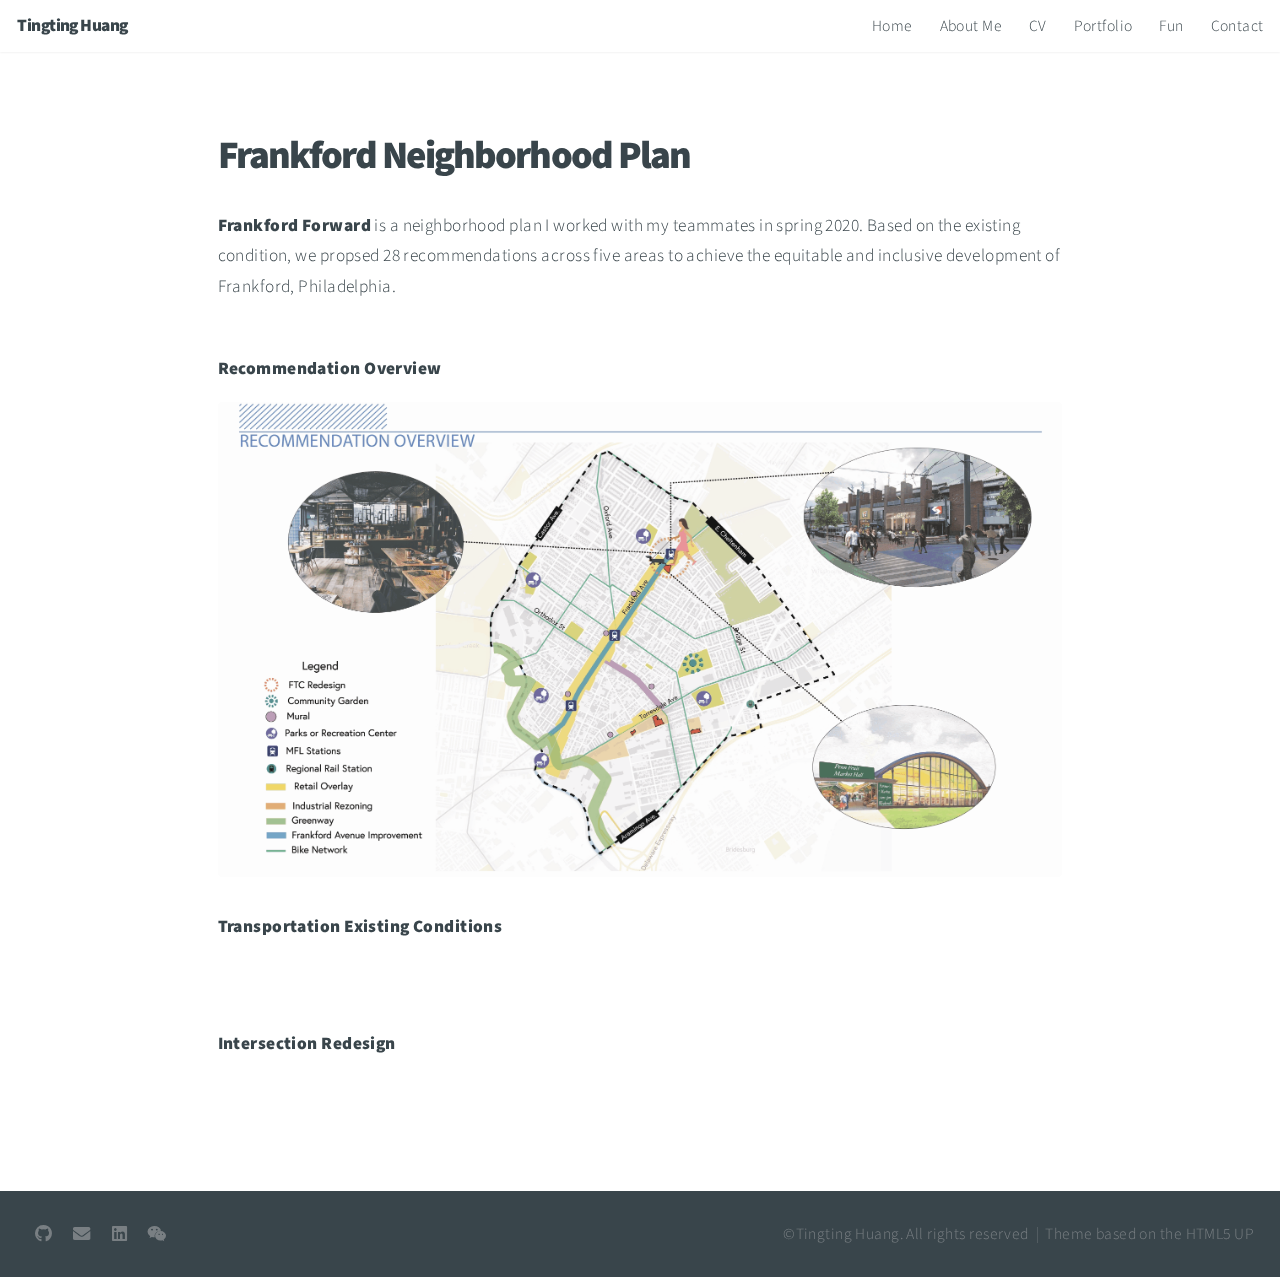
==== commit 5ddd5abc: "Update project1.html" ====
--- a/project1.html
+++ b/project1.html
@@ -12,6 +12,7 @@
 <html>
 	<head>
 		<title>Frankford Neighborhood Plan</title>
+		<link rel="icon" type="image/x-icon" href="images/logo2.png">
 		<meta charset="utf-8" />
 		<meta name="viewport" content="width=device-width, initial-scale=1, user-scalable=no" />
 		<link rel="stylesheet" href="assets/css/main.css" />
@@ -81,4 +82,4 @@
 		<script src="assets/js/main.js"></script>
 
 </body>
-</html>+</html>
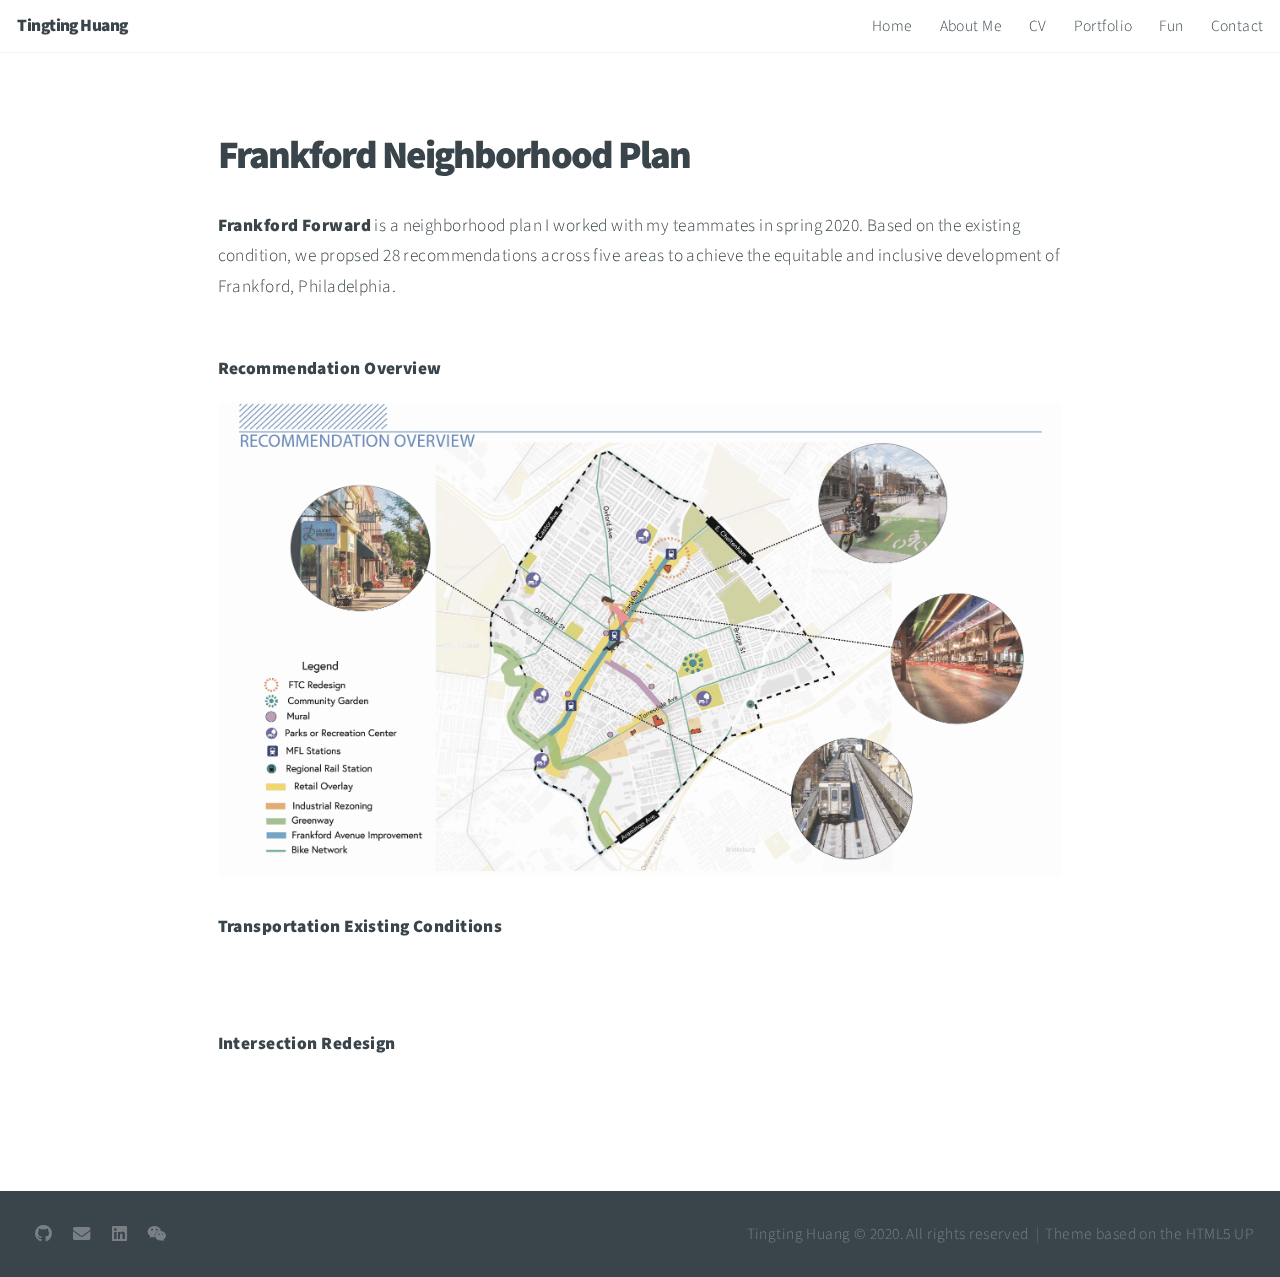
==== commit f755b08f: "Update project1.html" ====
--- a/project1.html
+++ b/project1.html
@@ -66,7 +66,7 @@
 
 			<!-- Menu -->
 				<ul class="menu">
-					<li>&copy;Tingting Huang. All rights reserved</li><li>Theme based on the HTML5 UP</li>
+					<li>Tingting Huang &copy; 2020. All rights reserved</li><li>Theme based on the HTML5 UP</li>
 				</ul>
 
 		</footer>
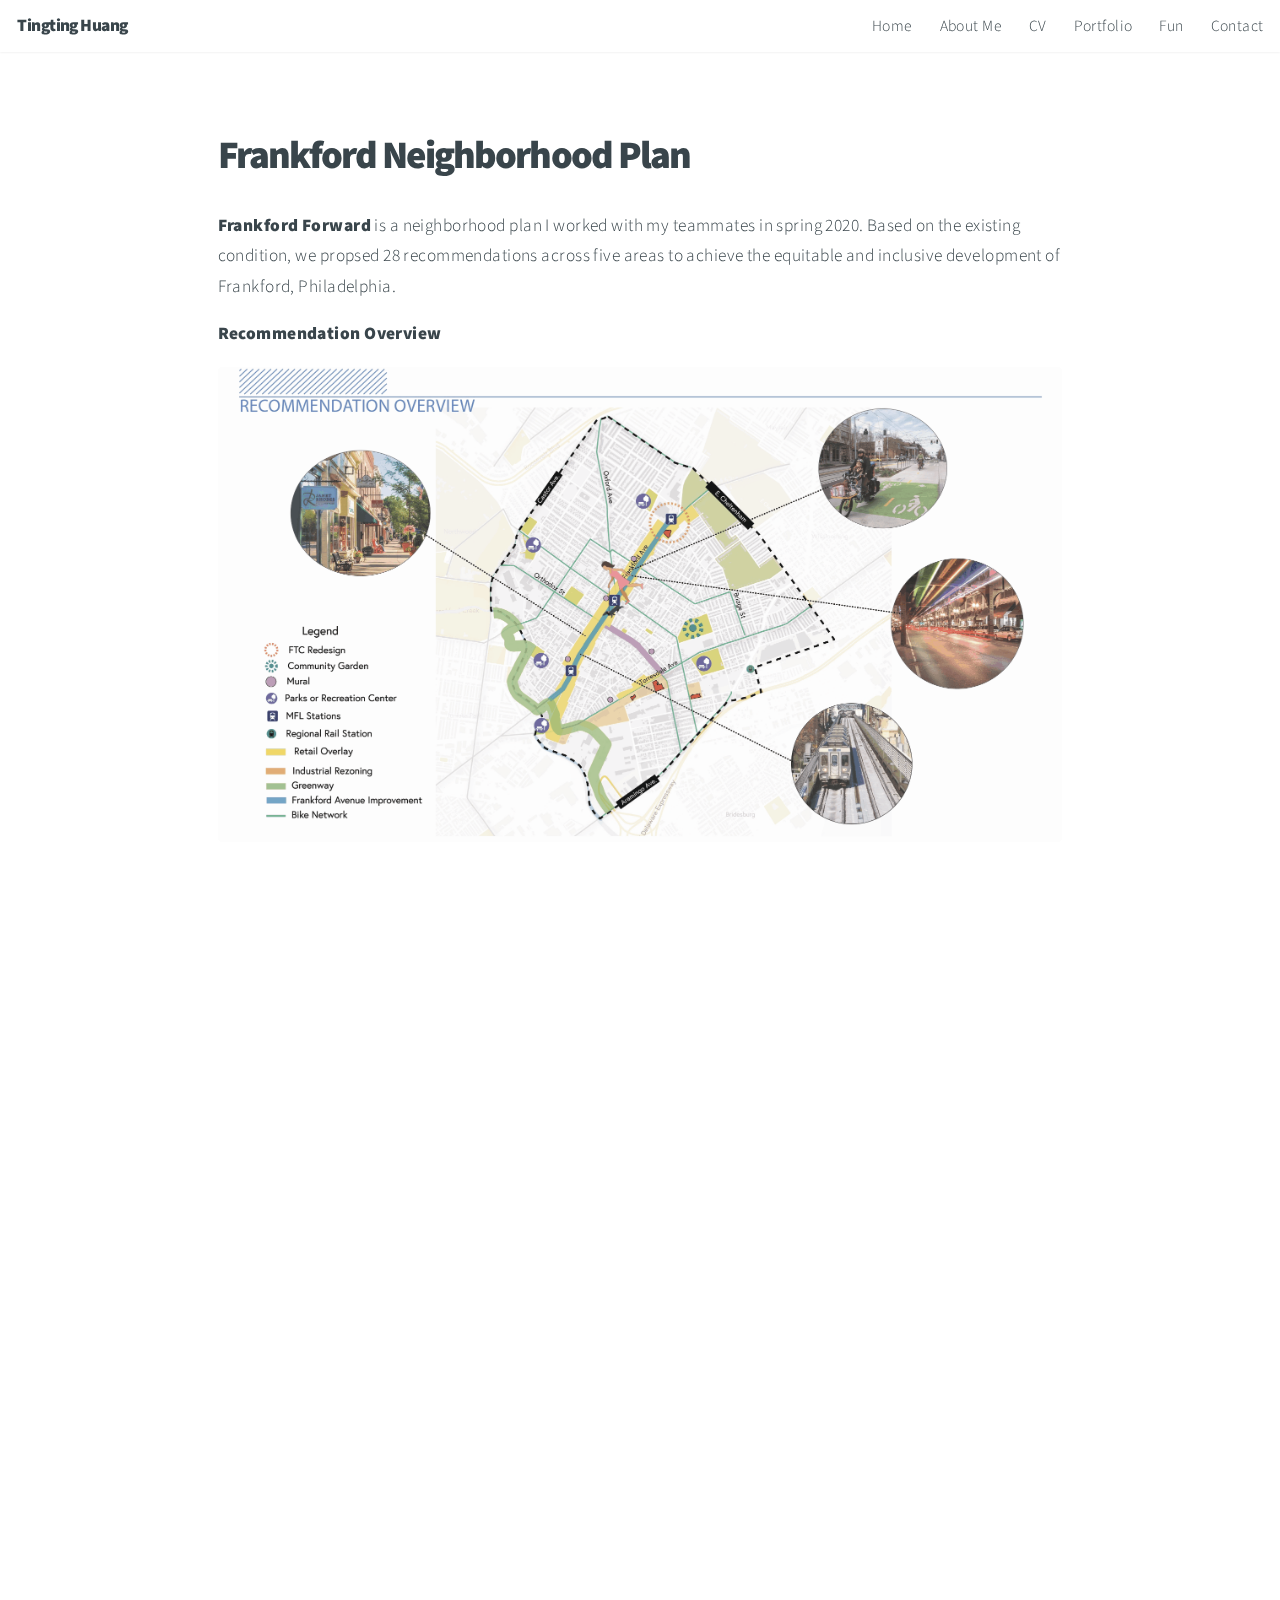
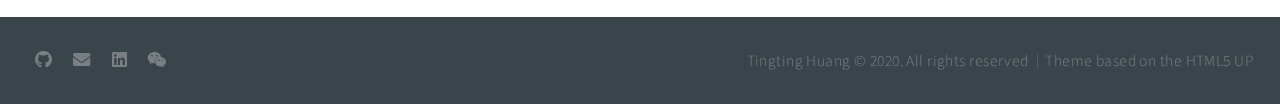
==== commit ced611d1: "update portfolio 8" ====
--- a/project1.html
+++ b/project1.html
@@ -42,14 +42,15 @@
 							<h2>Frankford Neighborhood Plan</h2>
 							<br>
 						    <p><strong>Frankford Forward</strong> is a neighborhood plan I worked with my teammates in spring 2020. Based on the existing condition, we propsed 28 recommendations across five areas to achieve the equitable and inclusive development of Frankford, Philadelphia.</p>
-						</span><img src="images/project1/03.jpg" class="image fit" alt="" /></span>
+						<!-- </span><img src="images/project1/03.jpg" class="image fit" alt="" /></span> -->
 						<p><strong>Recommendation Overview</strong></p>
 						</span><img src="images/project1/02.gif" class="image fit" alt="" /></span>
-						<p><strong>Transportation Existing Conditions</strong></p>
+						<iframe frameborder='0'  width='1000' height='650'  title='FridayBookDraftFrankford2' src='https://333261.youtucc.com/stage/210619/333261.html?70415417' type='text/html' allowfullscreen='true' scrolling='no' marginwidth='0' marginheight='0'></iframe>
+						<!-- <p><strong>Transportation Existing Conditions</strong></p>
 						</span><img src="images/project1/04.jpg" class="image fit" alt="" /></span>
 					    </span><img src="images/project1/05.jpg" class="image fit" alt="" /></span>
 						<p><strong>Intersection Redesign</strong></p>
-						</span><img src="images/project1/06.jpg" class="image fit" alt="" /></span>
+						</span><img src="images/project1/06.jpg" class="image fit" alt="" /></span> -->
 						</div>
 					</div>
 
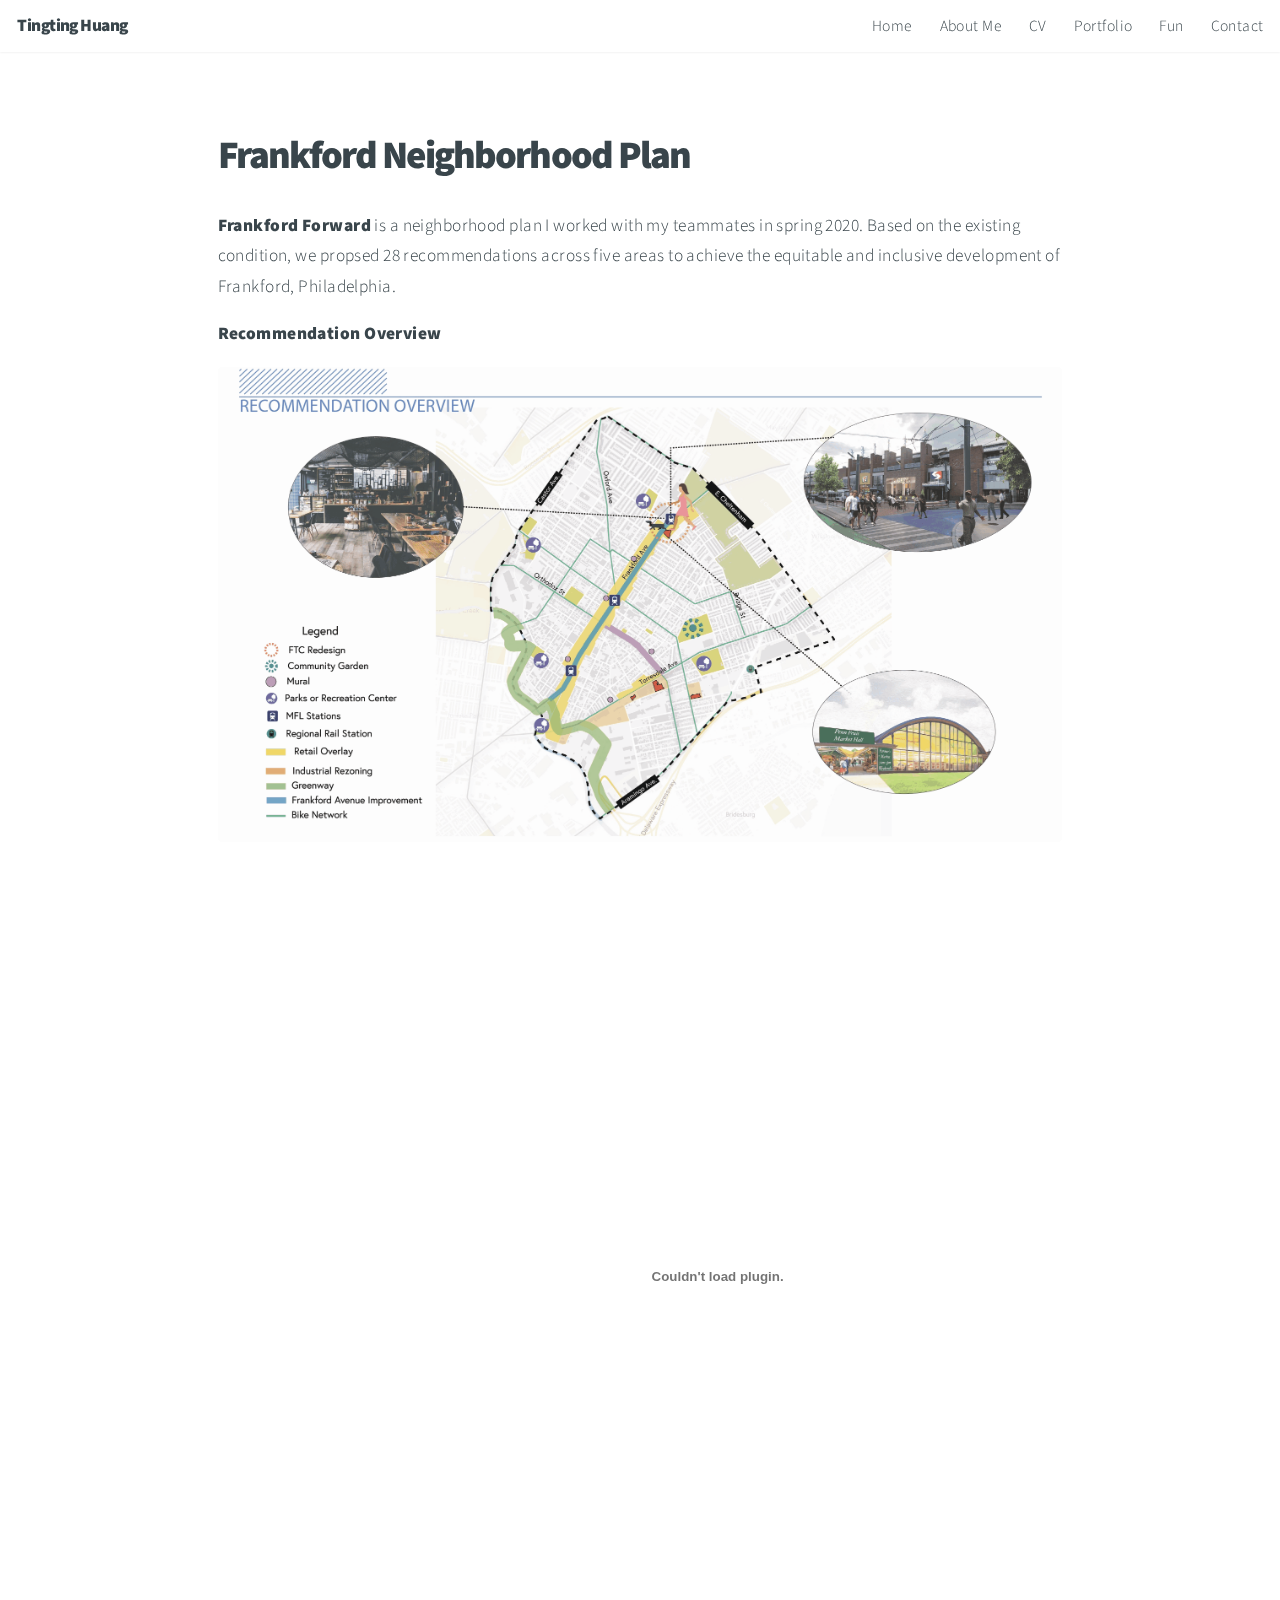
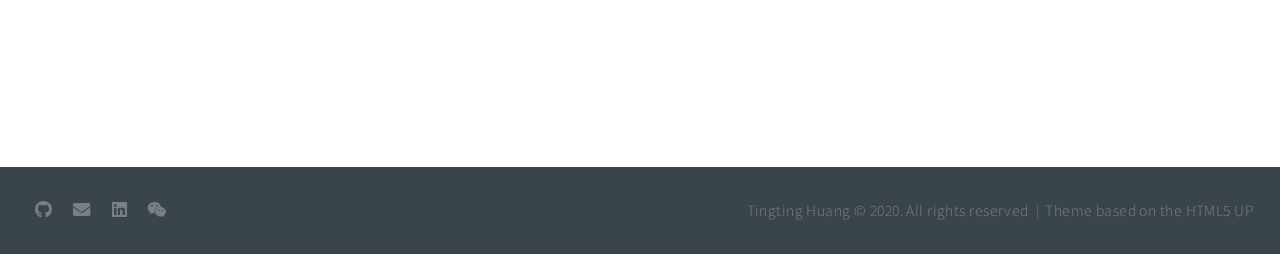
==== commit f13d3942: "update portfolio" ====
--- a/project1.html
+++ b/project1.html
@@ -45,7 +45,8 @@
 						<!-- </span><img src="images/project1/03.jpg" class="image fit" alt="" /></span> -->
 						<p><strong>Recommendation Overview</strong></p>
 						</span><img src="images/project1/02.gif" class="image fit" alt="" /></span>
-						<iframe frameborder='0'  width='1000' height='650'  title='FridayBookDraftFrankford2' src='https://333261.youtucc.com/stage/210619/333261.html?70415417' type='text/html' allowfullscreen='true' scrolling='no' marginwidth='0' marginheight='0'></iframe>
+						<embed src="doc/FridayBookDraftFrankford2.pdf" width="1000" height="800">
+						<!-- <iframe frameborder='0'  width='1000' height='650'  title='FridayBookDraftFrankford2' src='https://333261.youtucc.com/stage/210619/333261.html?70415417' type='text/html' allowfullscreen='true' scrolling='no' marginwidth='0' marginheight='0'></iframe> -->
 						<!-- <p><strong>Transportation Existing Conditions</strong></p>
 						</span><img src="images/project1/04.jpg" class="image fit" alt="" /></span>
 					    </span><img src="images/project1/05.jpg" class="image fit" alt="" /></span>
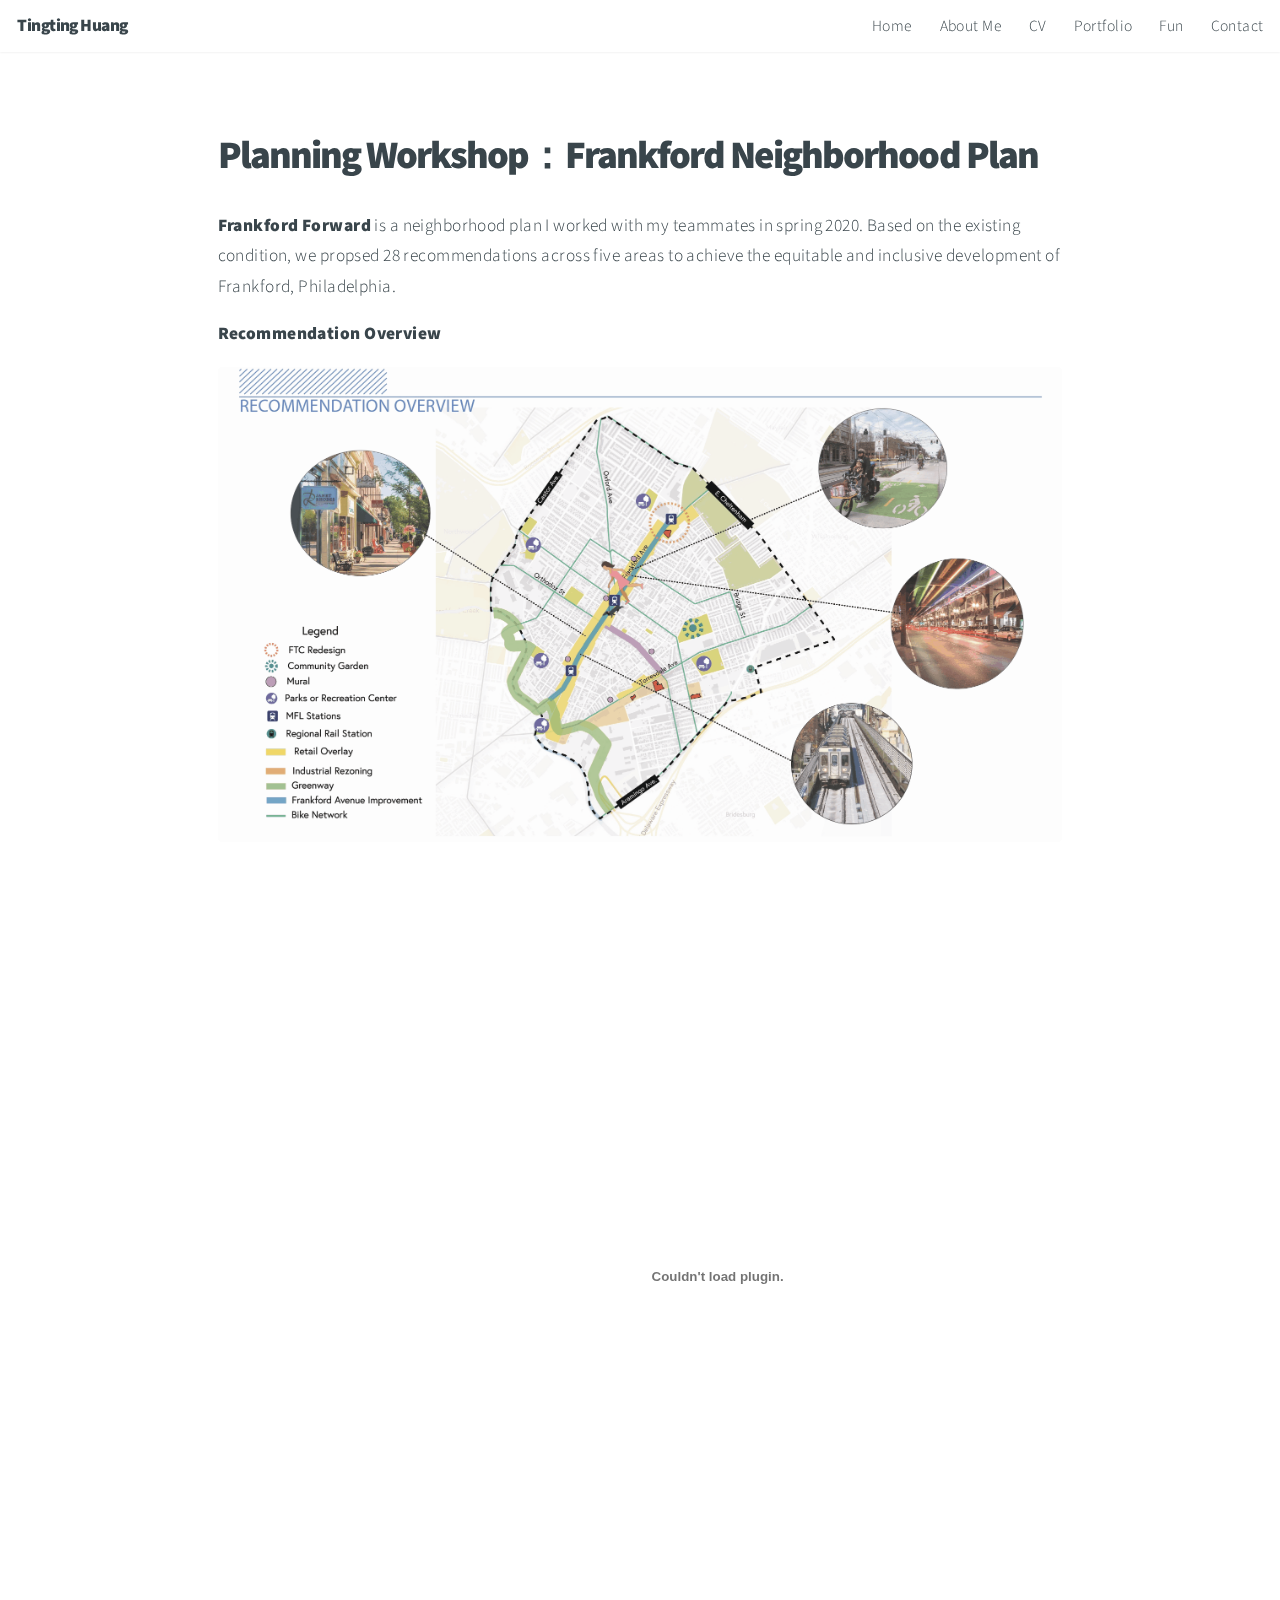
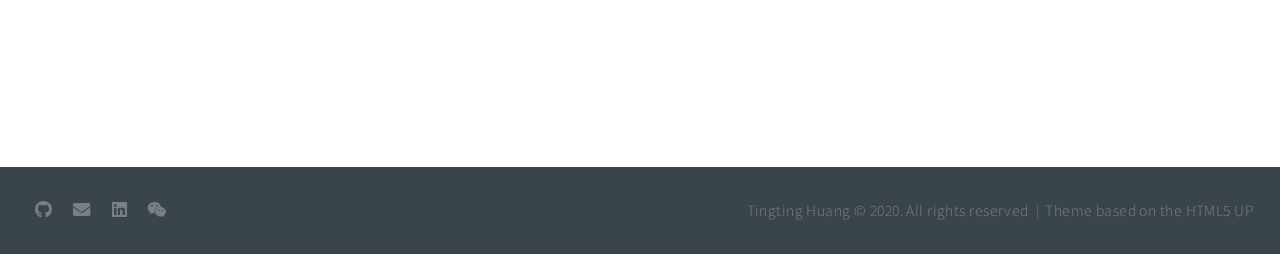
==== commit 10b7ca5d: "Update project1.html" ====
--- a/project1.html
+++ b/project1.html
@@ -39,7 +39,7 @@
 					<div id="main">
 					<div class="row">
 						<div class="column">
-							<h2>Frankford Neighborhood Plan</h2>
+							<h2>Planning Workshop：Frankford Neighborhood Plan</h2>
 							<br>
 						    <p><strong>Frankford Forward</strong> is a neighborhood plan I worked with my teammates in spring 2020. Based on the existing condition, we propsed 28 recommendations across five areas to achieve the equitable and inclusive development of Frankford, Philadelphia.</p>
 						<!-- </span><img src="images/project1/03.jpg" class="image fit" alt="" /></span> -->
--- a/assets/css/main.css
+++ b/assets/css/main.css
@@ -35,6 +35,10 @@
 
 ol, ul {
 	list-style: none;
+}
+
+svg {
+	margin-right:5px;
 }
 
 blockquote, q {
